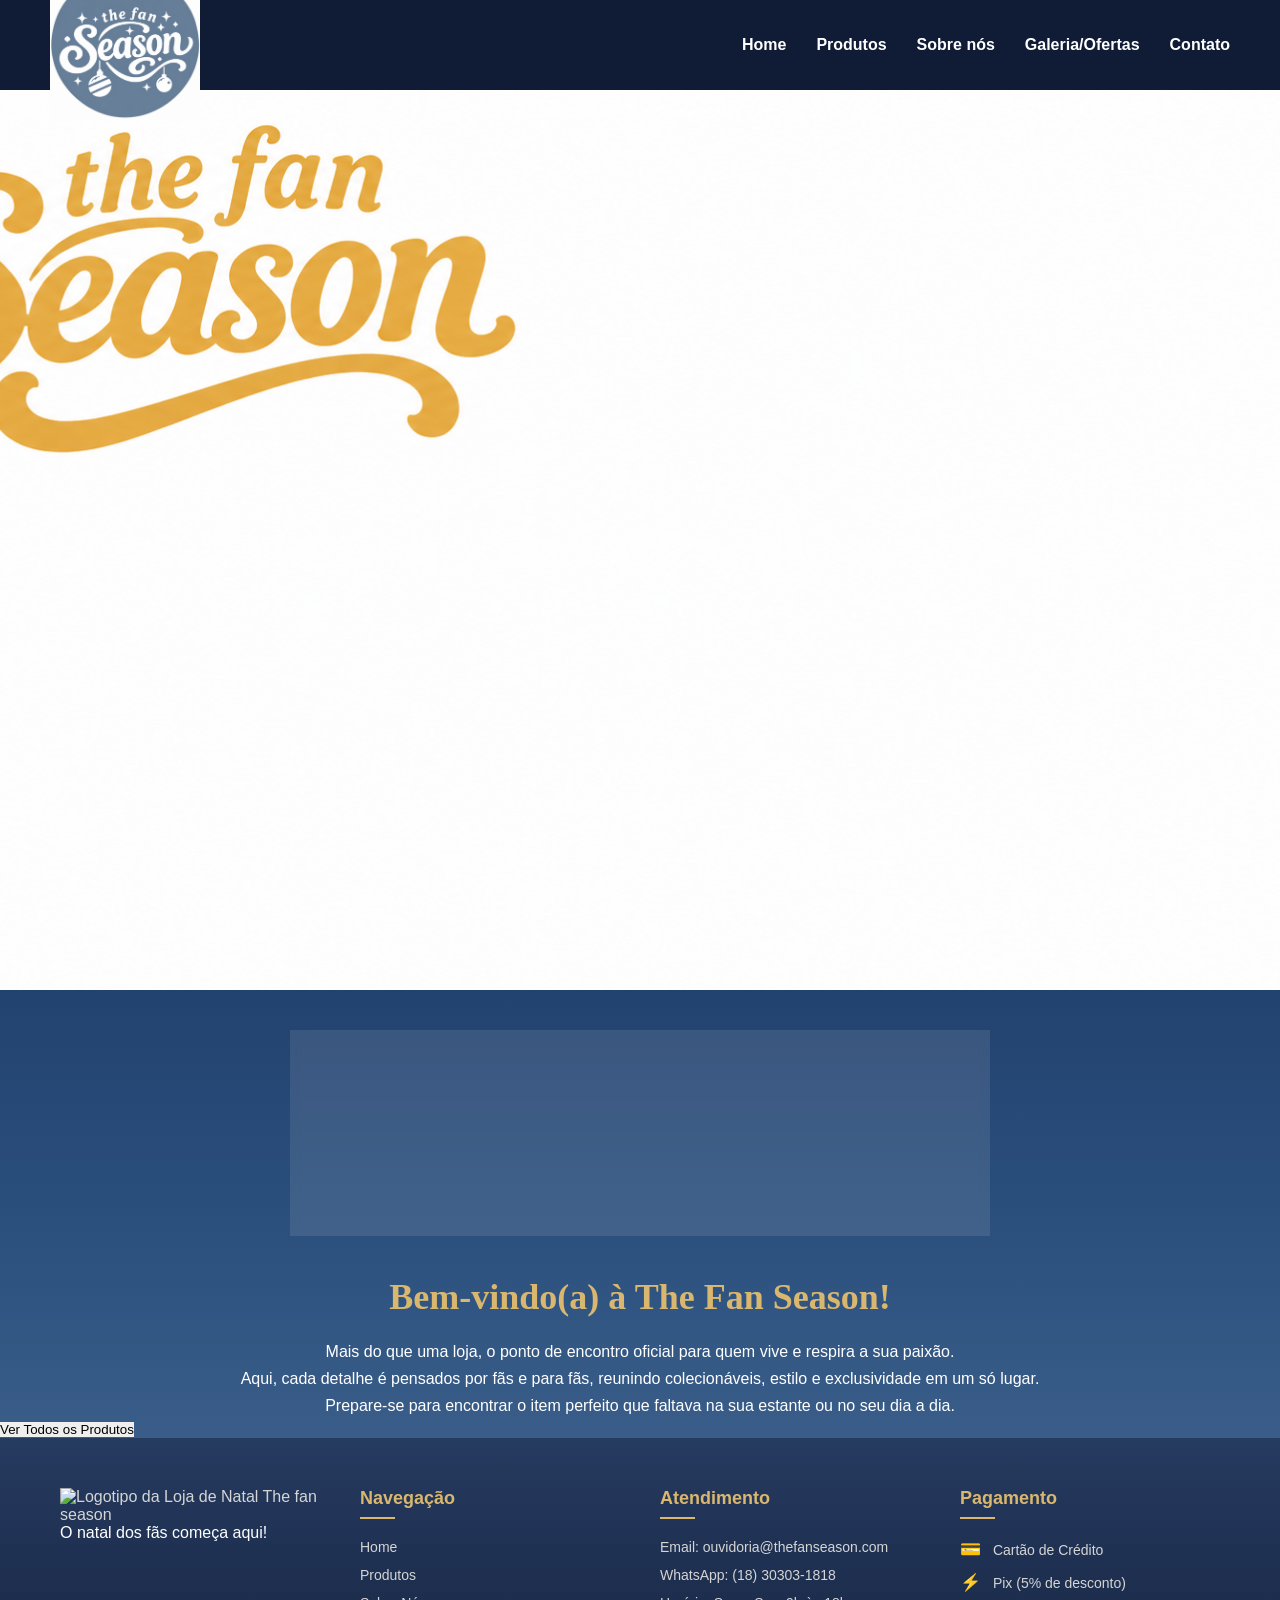
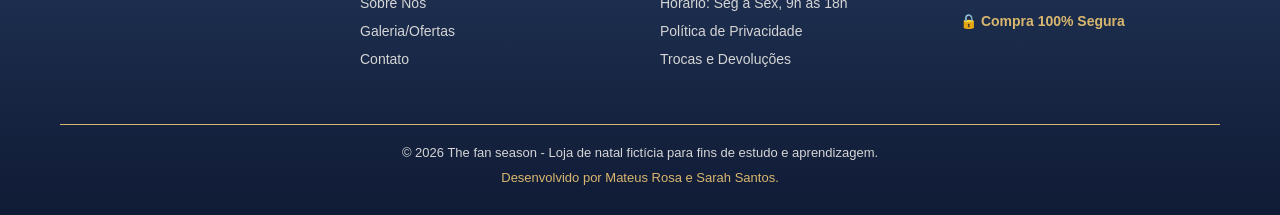
==== loja-natal-The_fan_season/index.html @ 1f8fcabc "Add logo image to header across multiple pages and include new banner image" ====
<!DOCTYPE html>
<html lang="pt-br">
<head>
    <meta charset="UTF-8">
    <meta name="viewport" content="width=device-width, initial-scale=1.0">
    <title>Home - The fan season</title>
    <link rel="icon" href="img/fanicons/arvore_de_natal-favicon.png">
    <link rel="stylesheet" href="css/style.css">
    <link rel="stylesheet" href="css/responsivo.css">
</head>
<body>
    <header>
        <img src="img/logo.png" alt="Logotipo da Loja de Natal The fan season" class="logo-header">
        <button class="menu-hamburguer" id="menu-hamburguer"
            aria-label="Abrir menu" aria-expanded="false">
        <span></span>
        <span></span>
        <span></span>
        </button>

        <nav class="menu" id="menu">
            <a href="index.html">Home</a>
            <a href="produtos.html">Produtos</a>
            <a href="sobre.html">Sobre nós</a>
            <a href="galeria.html">Galeria/Ofertas</a>
            <a href="contato.html">Contato</a>
        </nav>
    </header>
    <main>
        <section class="parallax">
            <img src="img/banner_paralax/cidade.png"  id="cidade" alt="Cidade de Nova York com o empire state">
            <img src="img/banner_paralax/lua.png" id="lua" alt="Lua minguante">
            <img src="img/banner_paralax/papai_noel.png" id="papai_noel" alt="Papai Noel com seu treno de natal voando no céu com renas">
            <img src="img/banner_paralax/titulo.png" id="titulo" alt="Título 'The fan season'">
        </section>

       <div class="container-contador">
            <div class="contador">
                <h2>CONTAGEM REGRESSIVA PARA O NATAL</h2>
                <div class="tempo">
                    <div class="card">
                        <h3 id="dias">00</h3>
                        <p>Dias</p>
                    </div>
                    <div class="card">
                        <h3 id="horas">00</h3>
                        <p>Horas</p>
                    </div>
                    <div class="card">
                        <h3 id="minutos">00</h3>
                        <p>Minutos</p>
                    </div>
                    <div class="card">
                        <h3 id="segundos">00</h3>
                        <p>Segundos</p>
                    </div>
                </div>
            </div>
        </div>

          <article class="boasvindas">
            <div class="messagem-boasvindas">
                <h1>Bem-vindo(a) à The Fan Season!</h1>
                <p>Mais do que uma loja, 
                    o ponto de encontro oficial para quem vive e respira a sua paixão.<br>
                     Aqui, cada detalhe é pensados por fãs e para fãs, reunindo colecionáveis, estilo e exclusividade em um só lugar.<br>
                      Prepare-se para encontrar o item perfeito que faltava na sua estante ou no seu dia a dia.</p>
            </div>
        </article>






        <button class="btn-ver-todos" href="produtos.html">Ver Todos os Produtos</button>


    </main>
    <footer>
        <div class="container-footer">
            <div class="footer-img">
                <a href="index.html">
                    <img src="" alt="Logotipo da Loja de Natal The fan season" class="logo-footer">
                </a>
                <p>O natal dos fãs começa aqui!</p>
            </div>

            <div class="footer-navegacao">
                <h4>Navegação</h4>
                <ul>
                    <li><a href="index.html">Home</a></li>
                    <li><a href="produtos.html">Produtos</a></li>
                    <li><a href="sobre.html">Sobre Nós</a></li>
                    <li><a href="galeria.html">Galeria/Ofertas</a></li>
                    <li><a href="contato.html">Contato</a></li>
                </ul>
            </div>
            <div class="footer-atendimento">
                <h4>Atendimento</h4>
                <ul>
                    <li>Email: ouvidoria@thefanseason.com</li>
                    <li>WhatsApp: (18) 30303-1818</li>
                    <li>Horário: Seg a Sex, 9h às 18h</li>
                    <li><a href="#">Política de Privacidade</a></li>
                    <li><a href="#">Trocas e Devoluções</a></li>
                </ul>
            </div>

            <div class="footer-pagamento">
                <h4>Pagamento</h4>
                <ul class="metodos-pagamento">
                    <li><span>💳</span> Cartão de Crédito</li>
                    <li><span>⚡</span> Pix (5% de desconto)</li>
                </ul>
                <p id="seguranca">🔒 Compra 100% Segura</p>
            </div>
             
        </div>

        <div class="footer-bottom">
            <p>&copy; 2026 The fan season - Loja de natal fictícia para fins de estudo e aprendizagem.</p>
            <p>Desenvolvido por Mateus Rosa e Sarah Santos.</p>
        </div>
    </footer>
    <script src="js/script.js"></script>
</body>
</html>
---- loja-natal-The_fan_season/css/style.css ----
:root {
    --cor-branco: #FFFFFF;
    --cor-cinza-claro: #cccccc;
    --cor-cinza: #D5D5D5;

    --azul-escuro: #101B35;
    --azul-claro: #263B60;
    --dourado: #D9B76E;

    --fundo-transparente: rgba(255, 255, 255, 0.1);
}
/* CONFIGURAÇÃO GERAL */
* {
    margin: 0;
    padding: 0;
    box-sizing: border-box;
    border: none;
}


   body {
    background: linear-gradient(
        to bottom,
        #010832 0%,
        #10234C 25%,
        #294D7B 65%,
        #52769D 100%
    );

    font-family: Arial, sans-serif;
   }


/* =========================
   PARALLAX
========================= */
.parallax {
    position: relative;
    display: flex;
    justify-content: center;
    align-items: center;

    height: 100vh;
    width: 100%;
    overflow: hidden;
}
/* IMAGENS DO PARALLAX */
.parallax img {
    position: absolute;

    top: 0;
    left: 0;

    width: 100%;
    height: 100%;

    object-fit: cover;

    pointer-events: none;
    user-select: none;
}

/* CAMADA 1 */
#cidade {
    z-index: 1;
}

/* CAMADA 2 */
#lua {
    z-index: 2;
}

/* CAMADA 3 */
#papai_noel {
    z-index: 3;
}

/* CAMADA 4 */
#titulo {
    z-index: 4;
} 
/* =========================
   BOAS-VINDAS
========================= */

/* BOAS-VINDAS */
.messagem-boasvindas h1 {
    font-family: Georgia, serif;
    color: var(--dourado);
    font-size: 36px;
    font-weight: bold;
    margin-bottom: 20px;
    text-align: center;
}

.messagem-boasvindas p {
    font-family: Arial, sans-serif;
    color: var(--cor-branco);
    font-size: 16px;
    line-height: 1.7;
    text-align: center;
}
/* =========================
   CONTADOR REGRESSIVO
========================= */

.container-contador {
    position: relative;

    display: flex;
    justify-content: center;
    align-items: center;
    flex-direction: column;

    border-radius: 15px;
    border: 2px solid var(--cor-branco);

    background-color: rgba(255, 255, 255, 0.1);
    backdrop-filter: blur(5px);

    padding: 20px;
    width: 90%;
    max-width: 700px;

    margin: 40px auto;
}

.container-contador .contador h2 {
    font-size: 32px;
    color: var(--dourado);
    text-align: center;
    font-weight: 900;
    margin-bottom: 15px;
}

.container-contador .contador .tempo {
    display: flex;
    justify-content: center;
    align-items: center;
    gap: 15px;
    flex-wrap: wrap;
}

.container-contador .contador .tempo .card {
    padding: 10px;
    background-color: var(--azul-escuro);
    border-radius: 10px;
    text-align: center;
    box-shadow: 0 4px 10px rgba(0, 0, 0, 0.3);
}

.container-contador .contador .tempo .card h3 {
    font-size: 45px;
    color: var(--dourado);
    padding: 5px;
    min-width: 80px;
    font-weight: bold;
}

.container-contador .contador .tempo .card p {
    font-size: 16px;
    padding: 5px;
    color: var(--cor-branco);
    text-transform: uppercase;
    letter-spacing: 1px;
}

/* =========================
   NEVE
========================= */

/* Estilo dos flocos de neve */
.floco-neve {
    position: fixed;
    top: -10px;
    background-color: var(--cor-branco);
    border-radius: 50%;
    pointer-events: none; 
    z-index: 9999; /* Fica acima de tudo, mas sem bloquear nada */
    animation-name: cairNeve;
    animation-timing-function: linear;
    animation-iteration-count: infinite;
}

/* Animação de queda de cima para baixo */
@keyframes cairNeve {
    0% {
        transform: translateY(0px) translateX(0px);
    }
    50% {
        transform: translateY(50vh) translateX(15px); 
    }
    100% {
        transform: translateY(105vh) translateX(-15px);
    }
}

/* =========================
   PRODUTOS
========================= */

.container-produtos {
    max-width: 1200px;
    margin: 0 auto;
    padding: 20px;
}

/* Barra de busca */
.filtros-container {
    display: flex;
    gap: 15px;
    margin-bottom: 15px;
    flex-wrap: wrap;
}

.filtros-container input,
.filtros-container select {
    padding: 10px 15px;
    font-size: 1rem;
    border: 1px solid var(--azul-claro);
    border-radius: 8px;
    outline: none;
    flex: 1;
    min-width: 200px;
}

.contador-produtos {
    font-size: 0.9rem;
    color: var(--cor-cinza);
    margin-bottom: 20px;
}

/* =========================
   MODAL DE CONTATO
========================= */

/* BOTÃO ABRIR */
.btn-contato {
    background-color: var(--azul-claro);
    color: var(--dourado);
    padding: 12px 24px;
    font-size: 16px;
    font-weight: bold;
    border-radius: 25px;
    cursor: pointer;
    transition: 0.3s;
}

.btn-contato:hover {
    background-color: var(--dourado);
    color: var(--azul-escuro);
}

/* FUNDO DO MODAL */
.modal-container {
    position: fixed;
    top: 0;
    left: 0;
    width: 100%;
    height: 100%;

    background-color: rgba(0, 0, 0, 0.7);

    display: flex;
    justify-content: center;
    align-items: center;

    z-index: 1000;
    opacity: 0;
    pointer-events: none;
    transition: opacity 0.3s ease;
}

.modal-container.ativo {
    opacity: 1;
    pointer-events: all;
}

/* CONTEÚDO */
.modal-conteudo {
    background-color: var(--azul-escuro);
    border: 1px solid var(--azul-claro);
    padding: 30px;
    border-radius: 12px;

    width: 90%;
    max-width: 450px;

    position: relative;

    box-shadow: 0 5px 20px rgba(0, 0, 0, 0.5);
}

/* TÍTULO */
.modal-conteudo h2 {
    color: var(--dourado);
    margin-bottom: 10px;
}

/* DESCRIÇÃO */
.modal-conteudo p {
    color: var(--cor-cinza);
    font-size: 14px;
    line-height: 1.5;
}

/* BOTÃO FECHAR */
.btn-fechar {
    position: absolute;
    top: 10px;
    right: 15px;

    font-size: 28px;
    font-weight: bold;

    color: var(--dourado);
    cursor: pointer;
    transition: 0.3s;
}

.btn-fechar:hover {
    color: var(--cor-branco);
}

/* CAMPOS DO FORMULÁRIO */
.form-modal .campo {
    display: flex;
    flex-direction: column;
    margin-top: 15px;
}

/* LABELS */
.form-modal label {
    color: var(--dourado);
    font-weight: bold;
    font-size: 14px;
    margin-bottom: 7px;
}

/* INPUTS, SELECT E TEXTAREA */
.form-modal input,
.form-modal select,
.form-modal textarea {
    width: 100%;
    padding: 12px;

    background-color: var(--azul-escuro);
    color: var(--cor-branco);

    border: 1px solid var(--azul-claro);
    border-radius: 6px;

    font-family: inherit;
    font-size: 14px;

    outline: none;
    transition: 0.3s;
}

/* FOCO NOS CAMPOS */
.form-modal input:focus,
.form-modal select:focus,
.form-modal textarea:focus {
    border-color: var(--dourado);
    box-shadow: 0 0 6px rgba(217, 183, 110, 0.2);
}

/* PLACEHOLDERS */
.form-modal input::placeholder,
.form-modal textarea::placeholder {
    color: #8995AA;
}

/* OPÇÕES DO SELECT */
.form-modal select option {
    background-color: var(--azul-escuro);
    color: var(--cor-branco);
}

/* OUTRO ASSUNTO */
#campoOutroAssunto {
    display: none;
    margin-top: 5px;
    animation: aparecer 0.3s ease;
}

/* BOTÃO ENVIAR */
.btn-enviar {
    margin-top: 20px;
    width: 100%;
    padding: 12px;

    background-color: var(--azul-claro);
    color: var(--dourado);

    border-radius: 6px;
    font-weight: bold;
    cursor: pointer;
    transition: 0.3s;
}

.btn-enviar:hover {
    background-color: var(--dourado);
    color: var(--azul-escuro);
}

/* ANIMAÇÃO */
@keyframes aparecer {
    from {
        opacity: 0;
        transform: translateY(-5px);
    }

    to {
        opacity: 1;
        transform: translateY(0);
    }
}


.btn-enviar {
    margin-top: 20px;
    width: 100%;
    padding: 12px;
    background-color:var(--azul-claro);
    color: var(--dourado);
    border: none;
    border-radius: 6px;
    font-weight: bold;
    cursor: pointer;
}



/* CABEÇALHO */
header {
    width: 100%;
    height: 90px;

    display: flex;
    justify-content: space-between;
    align-items: center;

    padding: 0 50px;

    background-color: var(--azul-escuro);

    position: relative;
    z-index: 10;
}

/* LOGOTIPO */
.logo-header {
    width: 150px;
    height: auto;
}

/* MENU DESKTOP */
.menu {
    display: flex;
    align-items: center;
    gap: 30px;
}

/* LINKS DO MENU */
.menu a {
    color: var(--cor-branco);
    text-decoration: none;

    font-size: 16px;
    font-weight: bold;

    position: relative;
    transition: 0.3s;
}

/* EFEITO AO PASSAR O MOUSE */
.menu a:hover {
    color: var(--dourado);
}

/* LINHA DOURADA ANIMADA */
.menu a::after {
    content: "";

    position: absolute;
    left: 0;
    bottom: -7px;

    width: 0;
    height: 2px;

    background-color: var(--dourado);

    transition: 0.3s;
}

.menu a:hover::after {
    width: 100%;
}

/* BOTÃO HAMBÚRGUER */
.menu-hamburguer {
    display: none;
}
/* =========================
   RODAPÉ - FOOTER
========================= */

footer {
    width: 100%;
    background: linear-gradient(
        to bottom,
        var(--azul-claro),
        var(--azul-escuro)
    );

    color: var(--cor-branco);
    padding: 50px 60px 20px;
}

/* CONTAINER PRINCIPAL */
.container-footer {
    display: flex;
    justify-content: space-between;
    align-items: flex-start;

    gap: 40px;
    max-width: 1300px;
    margin: auto;
}

/* LOGOTIPO */
.footer-img {
    flex: 1;
}

.logo-footer {
    width: 160px;
    height: auto;
}

/* COLUNAS */
.footer-navegacao,
.footer-atendimento,
.footer-pagamento {
    flex: 1;
}

/* TÍTULOS */
.container-footer h4 {
    color: var(--dourado);
    font-size: 18px;
    margin-bottom: 20px;

    position: relative;
}

/* DETALHE ABAIXO DOS TÍTULOS */
.container-footer h4::after {
    content: "";

    display: block;
    width: 35px;
    height: 2px;

    background-color: var(--dourado);

    margin-top: 8px;
}

/* LISTAS */
.container-footer ul {
    list-style: none;
    padding: 0;
}

/* ITENS */
.container-footer li {
    margin-bottom: 12px;
    font-size: 14px;
    color: var(--cor-cinza);
}

/* LINKS */
.container-footer a {
    color: var(--cor-cinza);
    text-decoration: none;

    transition: 0.3s;
}

/* EFEITO DOS LINKS */
.container-footer a:hover {
    color: var(--dourado);
}

/* MÉTODOS DE PAGAMENTO */
.metodos-pagamento span {
    margin-right: 8px;
    font-size: 17px;
}

/* SEGURANÇA */
#seguranca {
    margin-top: 20px;
    color: var(--dourado);
    font-size: 14px;
    font-weight: bold;
}

/* PARTE INFERIOR DO FOOTER */
.footer-bottom {
    border-top: 1px solid var(--dourado);

    margin-top: 45px;
    padding-top: 20px;

    text-align: center;
}

.footer-bottom p {
    font-size: 13px;
    color: var(--cor-cinza);
    margin-bottom: 10px;
}

.footer-bottom p:last-child {
    color: var(--dourado);
}
---- loja-natal-The_fan_season/css/responsivo.css ----
/* RESPONSIVIDADE DO MENU */
@media screen and (max-width: 768px) {

    /* CABEÇALHO */
    header {
        height: 80px;
        padding: 0 20px;
    }

    /* LOGOTIPO */
    .logo-header {
        width: 120px;
    }

    /* BOTÃO HAMBÚRGUER */
    .menu-hamburguer {
        display: flex;
        flex-direction: column;
        justify-content: center;
        align-items: center;
        gap: 6px;

        width: 40px;
        height: 40px;

        background: transparent;
        border: none;

        cursor: pointer;
    }

    /* RISQUINHOS */
    .menu-hamburguer span {
        width: 28px;
        height: 3px;

        background-color: #D9B76E;
        border-radius: 5px;

        transition: 0.3s;
    }

    /* MENU FECHADO */
    .menu {
        position: absolute;
        top: 80px;
        right: 0;

        width: 100%;

        display: flex;
        flex-direction: column;
        align-items: center;
        gap: 0;

        padding: 0;

        background-color: #101B35;

        opacity: 0;
        visibility: hidden;

        transform: translateY(-10px);
        transition: 0.3s;
    }

    /* MENU ABERTO */
    .menu.ativo {
        opacity: 1;
        visibility: visible;

        transform: translateY(0);
    }

    /* LINKS */
    .menu a {
        width: 100%;
        padding: 16px;

        text-align: center;

        border-top: 1px solid #263B60;
    }

    /* EFEITO DOS LINKS */
    .menu a:hover {
        background-color: #263B60;
        color: #D9B76E;
    }

    .menu a::after {
        display: none;
    }
}
/* =========================
   FOOTER RESPONSIVO
========================= */

@media screen and (max-width: 768px) {

    footer {
        padding: 35px 25px 20px;
    }

    .container-footer {
        flex-direction: column;
        align-items: center;

        text-align: center;
        gap: 35px;
    }

    .footer-img,
    .footer-navegacao,
    .footer-atendimento,
    .footer-pagamento {
        width: 100%;
    }

    .logo-footer {
        width: 140px;
    }

    .container-footer h4 {
        font-size: 17px;
    }

    .container-footer h4::after {
        margin: 8px auto 0;
    }

    .container-footer li {
        font-size: 14px;
    }

    .footer-bottom {
        margin-top: 30px;
        padding-top: 20px;
    }

    .footer-bottom p {
        font-size: 11px;
        line-height: 1.6;
    }
}
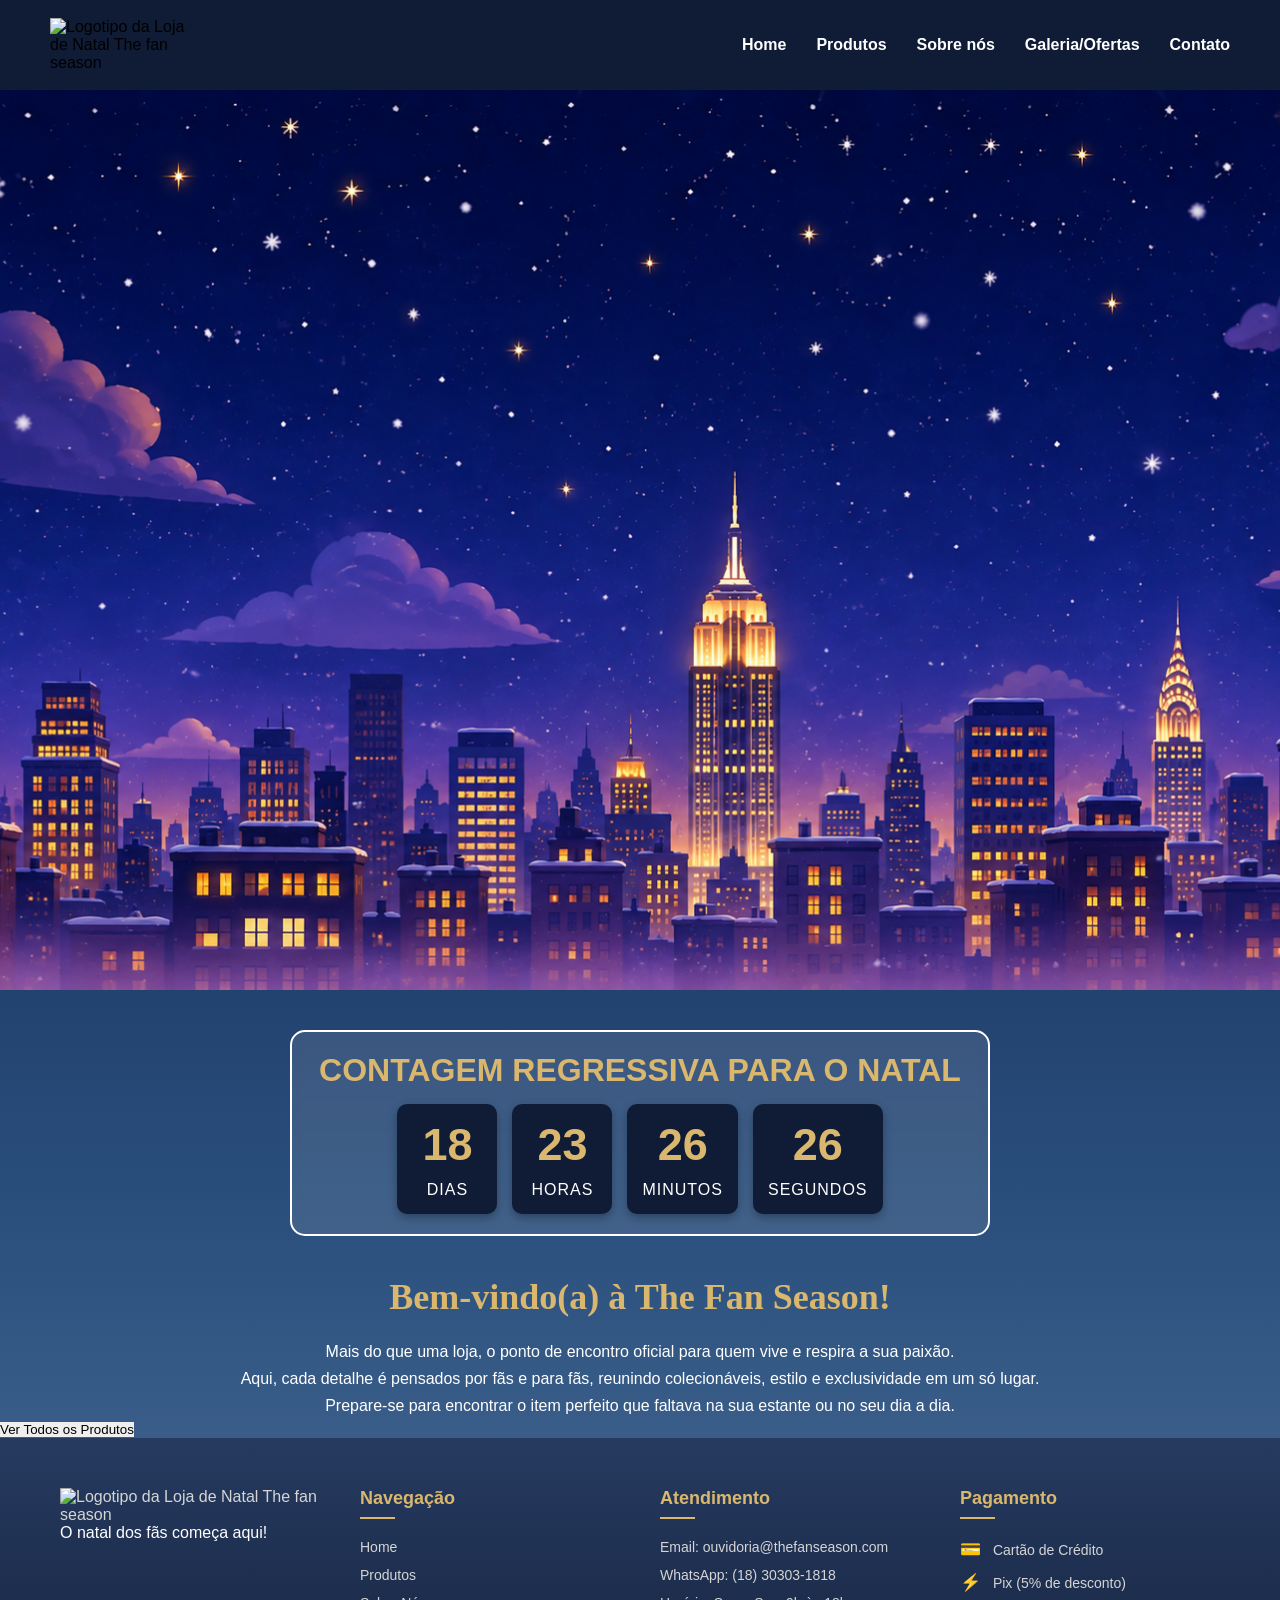
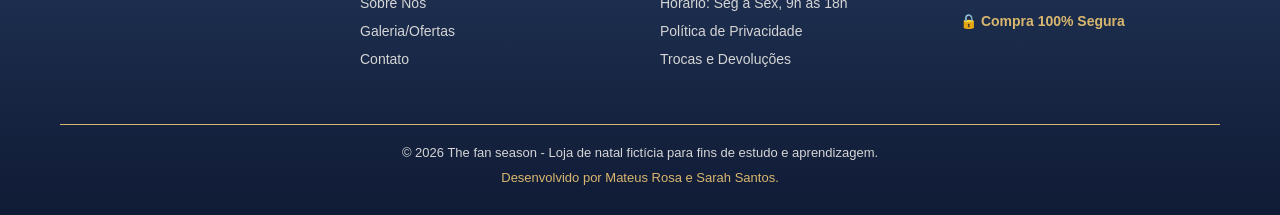
==== commit 9d677f47: "Fix indentation for container-contador div in index.html" ====
--- a/loja-natal-The_fan_season/index.html
+++ b/loja-natal-The_fan_season/index.html
@@ -10,7 +10,7 @@
 </head>
 <body>
     <header>
-        <img src="img/logo.png" alt="Logotipo da Loja de Natal The fan season" class="logo-header">
+        <img src="" alt="Logotipo da Loja de Natal The fan season" class="logo-header">
         <button class="menu-hamburguer" id="menu-hamburguer"
             aria-label="Abrir menu" aria-expanded="false">
         <span></span>
@@ -28,13 +28,13 @@
     </header>
     <main>
         <section class="parallax">
-            <img src="img/banner_paralax/cidade.png"  id="cidade" alt="Cidade de Nova York com o empire state">
-            <img src="img/banner_paralax/lua.png" id="lua" alt="Lua minguante">
-            <img src="img/banner_paralax/papai_noel.png" id="papai_noel" alt="Papai Noel com seu treno de natal voando no céu com renas">
+            <img src="img/banner_paralax/estrelas.png" id="estrelas" alt="Brilho de estrelas ">
+            <img src="img/banner_paralax/cidade.png"  id="cidade" alt="Silhueta de uma cidade com o empire state ao fundo representadon Nova York">
+            <img src="img/banner_paralax/arvore.png" id="arvore" alt="Árvores de natal com luzes e enfeites com tema de música, representando a loja de natal 'The fan season'">
             <img src="img/banner_paralax/titulo.png" id="titulo" alt="Título 'The fan season'">
         </section>
 
-       <div class="container-contador">
+        <div class="container-contador">
             <div class="contador">
                 <h2>CONTAGEM REGRESSIVA PARA O NATAL</h2>
                 <div class="tempo">
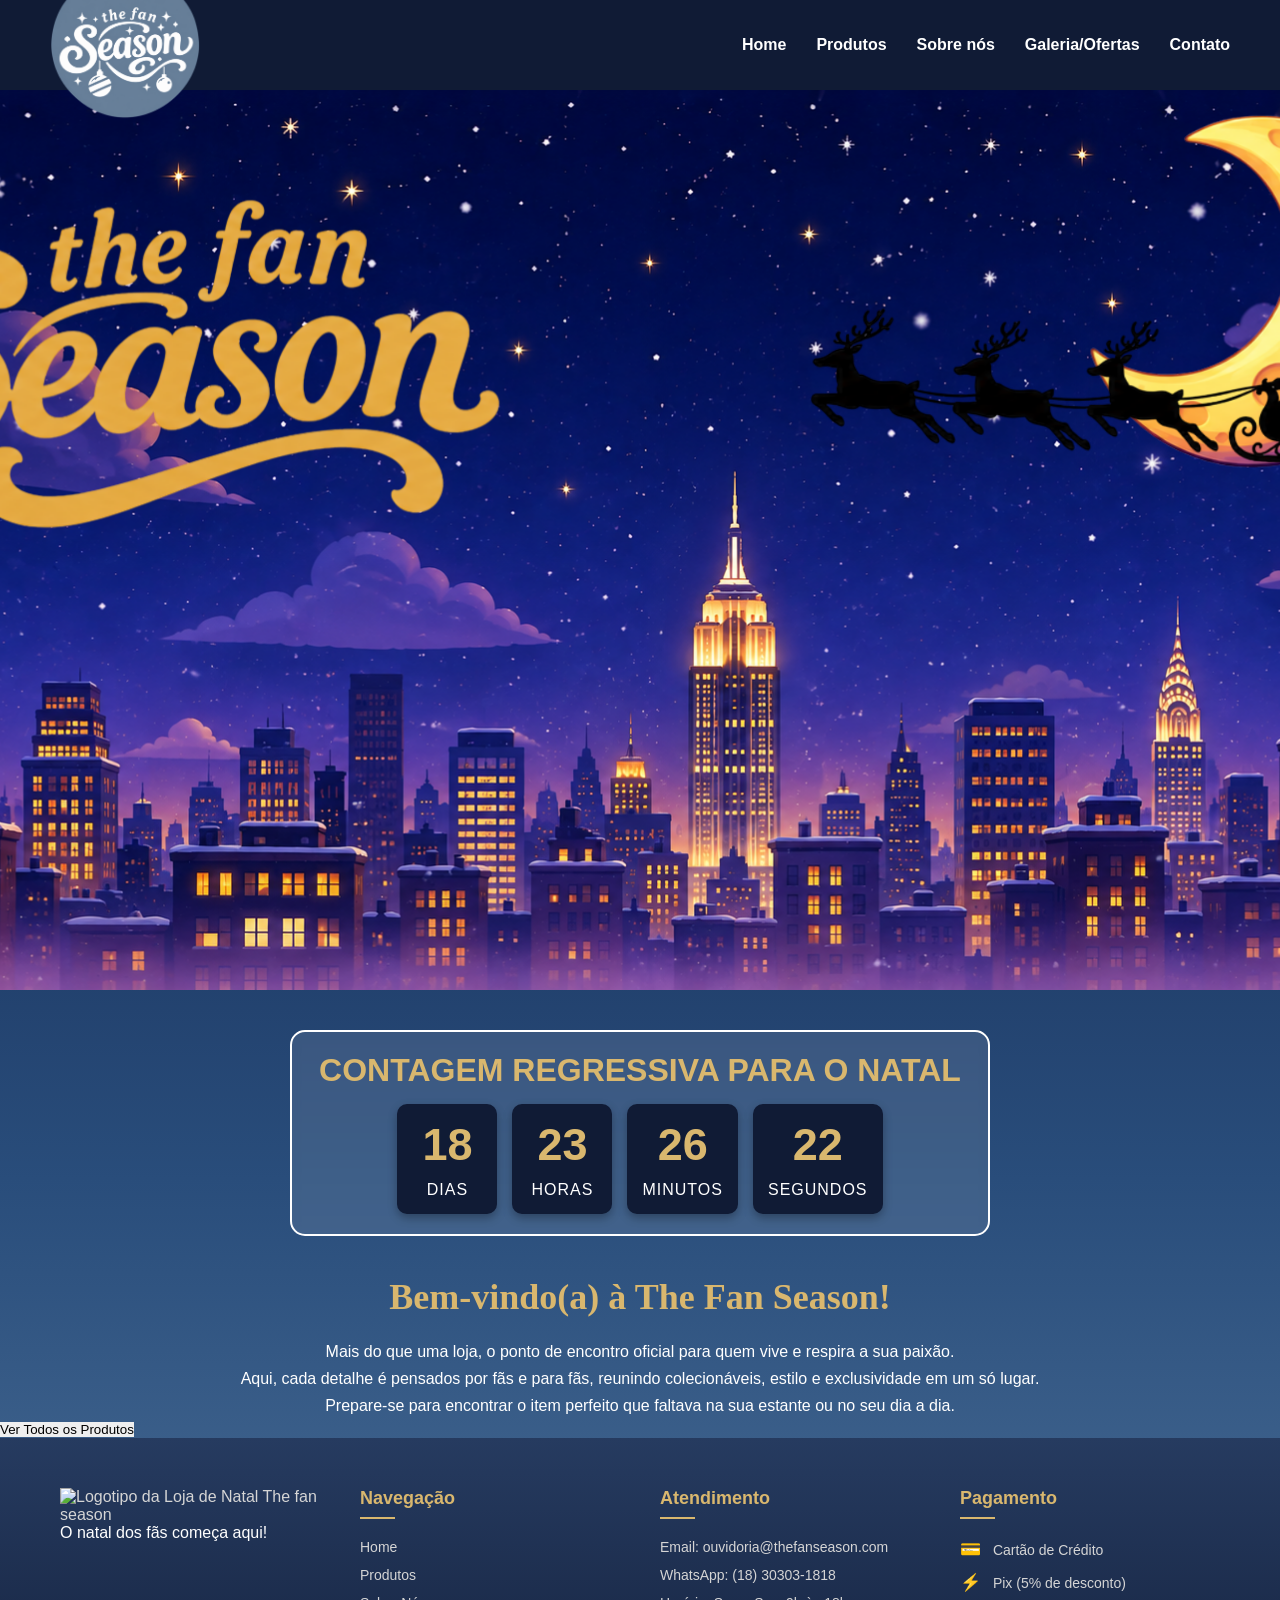
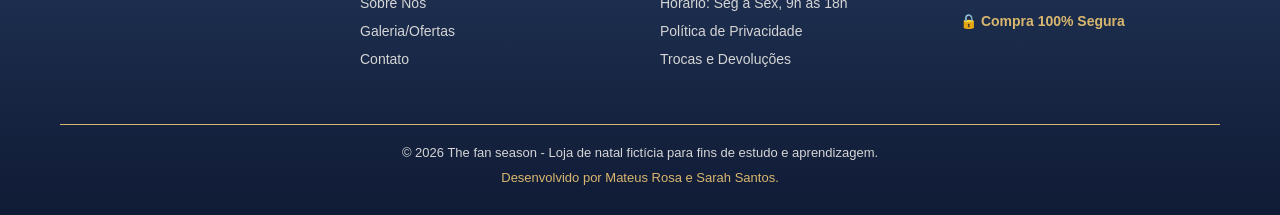
==== commit 56962df5: "Merge branch 'main' of https://github.com/rosa-mateus3007/web-projects" ====
--- a/loja-natal-The_fan_season/index.html
+++ b/loja-natal-The_fan_season/index.html
@@ -10,7 +10,7 @@
 </head>
 <body>
     <header>
-        <img src="" alt="Logotipo da Loja de Natal The fan season" class="logo-header">
+        <img src="img/logo.png" alt="Logotipo da Loja de Natal The fan season" class="logo-header">
         <button class="menu-hamburguer" id="menu-hamburguer"
             aria-label="Abrir menu" aria-expanded="false">
         <span></span>
@@ -28,9 +28,9 @@
     </header>
     <main>
         <section class="parallax">
-            <img src="img/banner_paralax/estrelas.png" id="estrelas" alt="Brilho de estrelas ">
-            <img src="img/banner_paralax/cidade.png"  id="cidade" alt="Silhueta de uma cidade com o empire state ao fundo representadon Nova York">
-            <img src="img/banner_paralax/arvore.png" id="arvore" alt="Árvores de natal com luzes e enfeites com tema de música, representando a loja de natal 'The fan season'">
+            <img src="img/banner_paralax/cidade.png"  id="cidade" alt="Cidade de Nova York com o empire state">
+            <img src="img/banner_paralax/lua.png" id="lua" alt="Lua minguante">
+            <img src="img/banner_paralax/papai_noel.png" id="papai_noel" alt="Papai Noel com seu treno de natal voando no céu com renas">
             <img src="img/banner_paralax/titulo.png" id="titulo" alt="Título 'The fan season'">
         </section>
 
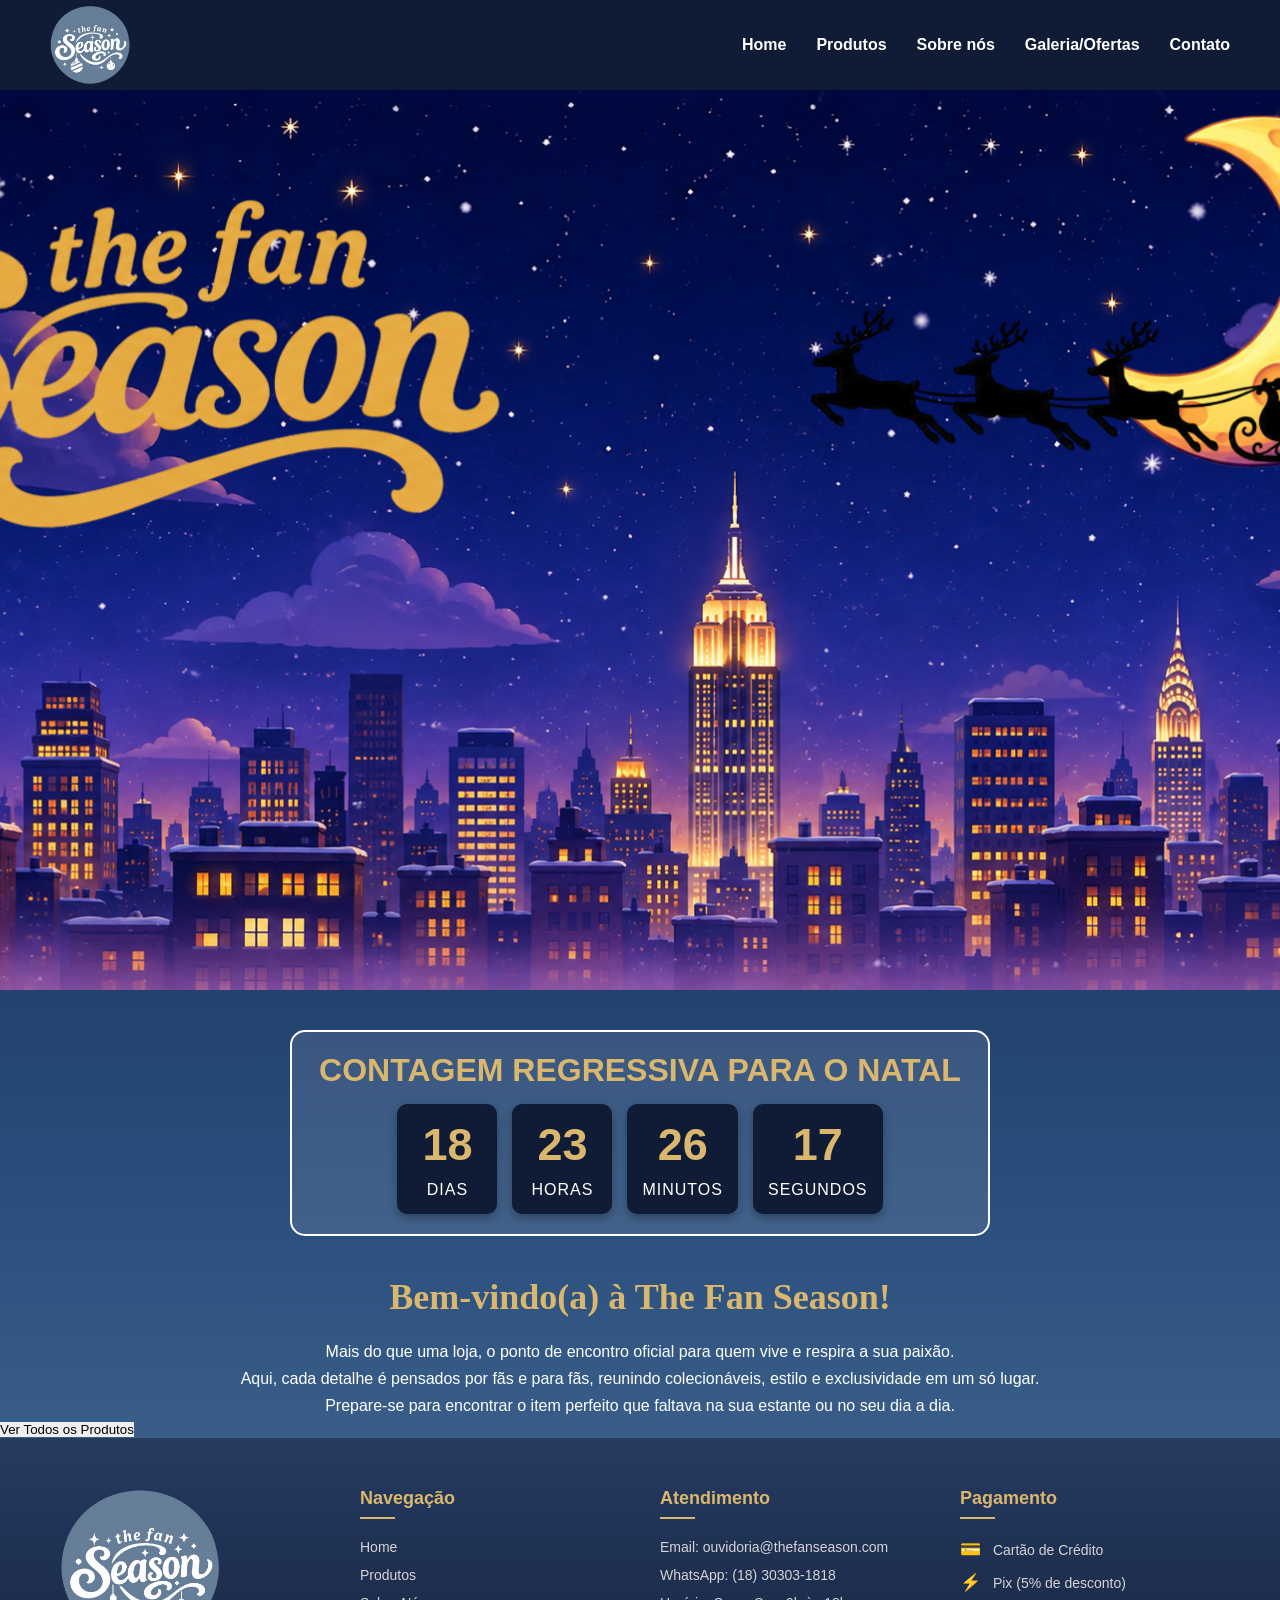
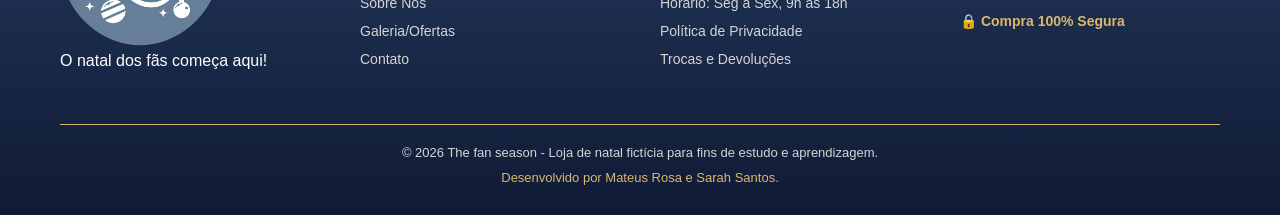
==== commit a10ffcdc: "Update logo image source in footer across multiple pages" ====
--- a/loja-natal-The_fan_season/index.html
+++ b/loja-natal-The_fan_season/index.html
@@ -81,7 +81,7 @@
         <div class="container-footer">
             <div class="footer-img">
                 <a href="index.html">
-                    <img src="" alt="Logotipo da Loja de Natal The fan season" class="logo-footer">
+                    <img src="img/logo.png" alt="Logotipo da Loja de Natal The fan season" class="logo-footer">
                 </a>
                 <p>O natal dos fãs começa aqui!</p>
             </div>
--- a/loja-natal-The_fan_season/css/style.css
+++ b/loja-natal-The_fan_season/css/style.css
@@ -30,6 +30,12 @@
     font-family: Arial, sans-serif;
    }
 
+.logo-header {
+    width: 50px;
+    height: auto;
+    max-width: 120px;
+    object-fit: contain;
+}
 
 /* =========================
    PARALLAX
@@ -451,7 +457,7 @@
 
 /* LOGOTIPO */
 .logo-header {
-    width: 150px;
+    width: 80px;
     height: auto;
 }
 
@@ -627,4 +633,91 @@
 
 .footer-bottom p:last-child {
     color: var(--dourado);
+}
+
+/* TÍTULO PRINCIPAL */
+#titulo-sobre-nos {
+    font-family: Georgia, serif;
+    color: #D9B76E;
+    text-align: center;
+}
+
+/* TÍTULO DA HISTÓRIA */
+.historia-section h3 {
+    font-family: Georgia, serif;
+    color: #D9B76E;
+}
+
+/* TÍTULO DA APRESENTAÇÃO DA EQUIPE */
+.apresentacao-da-equipe h2 {
+    font-family: Georgia, serif;
+    color: #D9B76E;
+}
+
+/* NOMES DOS INTEGRANTES */
+.membro-info h3 {
+    font-family: Georgia, serif;
+    color: #D9B76E;
+}
+
+/* TEXTOS E PARÁGRAFOS */
+.historia-sobre-nos p,
+.apresentacao-da-equipe p {
+    font-family: Arial, sans-serif;
+    color: #FFFFFF;
+}
+/* FOTOS DOS INTEGRANTES */
+.membro-avatar {
+    width: 200px;
+    height: 200px;
+    flex-shrink: 0;
+    overflow: hidden;
+    border-radius: 50%;
+    border: 3px solid #D9B76E;
+}
+
+.membro-avatar img {
+    width: 100%;
+    height: 100%;
+    object-fit: cover;
+    object-position: center;
+    display: block;
+}
+/* TÍTULO DA EQUIPE */
+.apresentacao-da-equipe h2 {
+    font-family: Georgia, serif;
+    color: #D9B76E;
+    text-align: center;
+}
+
+/* CONTAINER DOS INTEGRANTES */
+.membro-equipe {
+    display: flex;
+    align-items: center;
+    gap: 30px;
+    padding: 30px;
+    margin: 30px auto;
+    max-width: 1000px;
+}
+
+/* NOMES */
+.membro-info h3 {
+    font-family: Georgia, serif;
+    color: #D9B76E;
+    font-size: 24px;
+    margin-bottom: 15px;
+}
+
+/* TEXTOS */
+.membro-info p {
+    font-family: Arial, sans-serif;
+    color: #FFFFFF;
+    font-size: 16px;
+    line-height: 1.7;
+    margin-bottom: 10px;
+}
+
+/* DESTAQUE DE FUNÇÃO E SOBRE */
+.membro-info strong {
+    color: #D9B76E;
 }
--- a/loja-natal-The_fan_season/css/responsivo.css
+++ b/loja-natal-The_fan_season/css/responsivo.css
@@ -92,6 +92,24 @@
         display: none;
     }
 }
+@media (max-width: 768px) {
+
+    .membro-equipe {
+        flex-direction: column;
+        text-align: center;
+        gap: 20px;
+    }
+
+    .member-right {
+        flex-direction: column-reverse;
+    }
+
+    .membro-avatar {
+        width: 160px;
+        height: 160px;
+    }
+
+}
 /* =========================
    FOOTER RESPONSIVO
 ========================= */
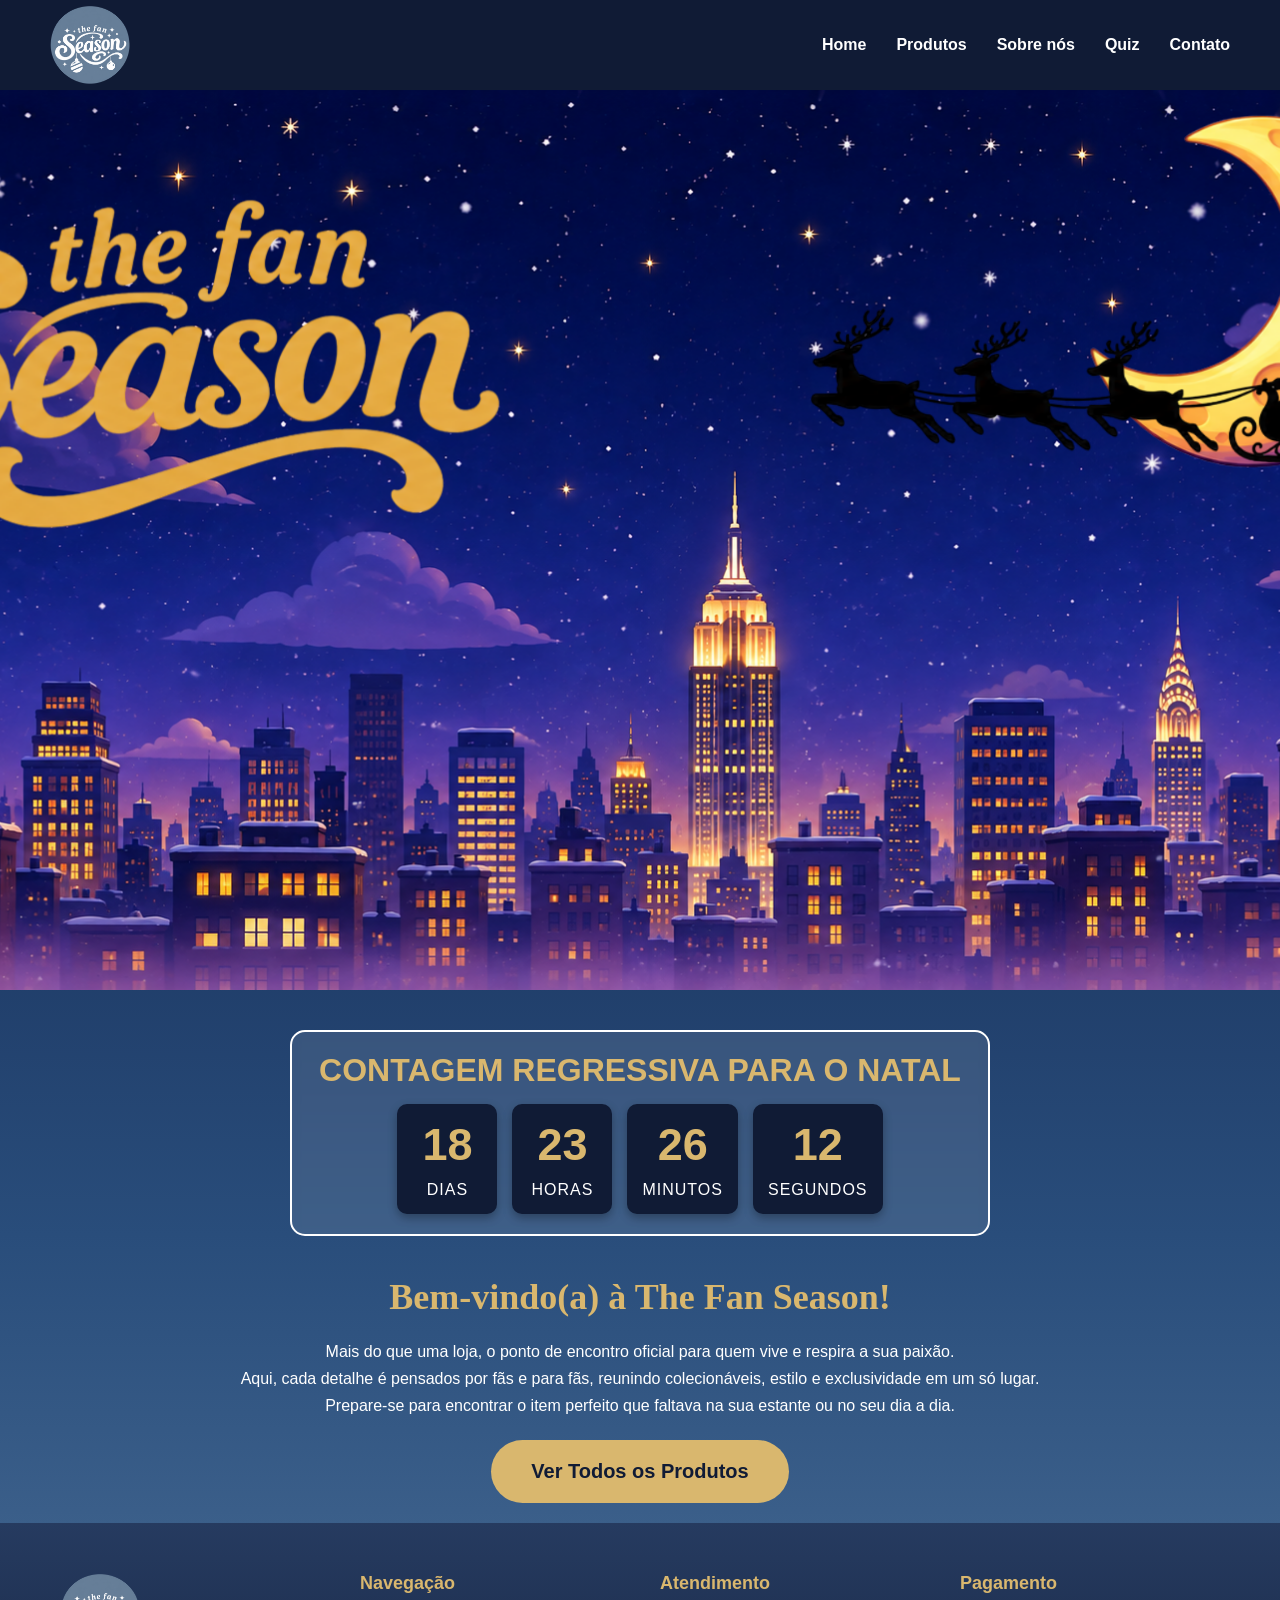
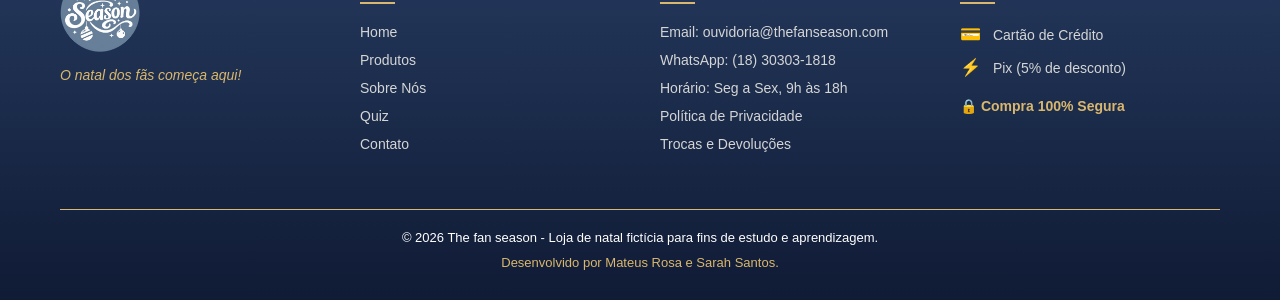
==== commit 7bb2aadc: "Refactor navigation links to replace 'Galeria/Ofertas' with 'Quiz' and add new quiz page; update but" ====
--- a/loja-natal-The_fan_season/index.html
+++ b/loja-natal-The_fan_season/index.html
@@ -22,7 +22,7 @@
             <a href="index.html">Home</a>
             <a href="produtos.html">Produtos</a>
             <a href="sobre.html">Sobre nós</a>
-            <a href="galeria.html">Galeria/Ofertas</a>
+            <a href="quiz.html">Quiz</a>
             <a href="contato.html">Contato</a>
         </nav>
     </header>
@@ -68,13 +68,11 @@
             </div>
         </article>
 
-
-
-
-
-
-        <button class="btn-ver-todos" href="produtos.html">Ver Todos os Produtos</button>
-
+        <div class="btn-ver-todos-container">
+            <form action="produtos.html">
+                <button type="submit" class="btn-ver-todos">Ver Todos os Produtos</button>
+            </form>
+        </div>
 
     </main>
     <footer>
@@ -92,7 +90,7 @@
                     <li><a href="index.html">Home</a></li>
                     <li><a href="produtos.html">Produtos</a></li>
                     <li><a href="sobre.html">Sobre Nós</a></li>
-                    <li><a href="galeria.html">Galeria/Ofertas</a></li>
+                    <li><a href="quiz.html">Quiz</a></li>
                     <li><a href="contato.html">Contato</a></li>
                 </ul>
             </div>
--- a/loja-natal-The_fan_season/css/style.css
+++ b/loja-natal-The_fan_season/css/style.css
@@ -2,6 +2,7 @@
     --cor-branco: #FFFFFF;
     --cor-cinza-claro: #cccccc;
     --cor-cinza: #D5D5D5;
+    --cor-preto: #000000;
 
     --azul-escuro: #101B35;
     --azul-claro: #263B60;
@@ -106,6 +107,30 @@
     line-height: 1.7;
     text-align: center;
 }
+
+.btn-ver-todos-container {
+    display: flex;
+    justify-content: center;
+    margin: 20px;
+    text-align: center;
+}
+
+.btn-ver-todos {
+    background-color: var(--dourado);
+    color: var(--azul-escuro);
+    padding: 20px 40px;
+    font-size: 20px;
+    font-weight: bold;
+    border-radius: 45px;
+    cursor: pointer;
+    transition: 0.3s;
+}
+
+.btn-ver-todos:hover {
+    background-color: var(--azul-escuro);
+    color: var(--dourado);
+}
+
 /* =========================
    CONTADOR REGRESSIVO
 ========================= */
@@ -240,9 +265,16 @@
    MODAL DE CONTATO
 ========================= */
 
+.btn-contato-container {
+    display: flex;
+    justify-content: center;
+    margin: 20px;
+    text-align: center;
+}
+
 /* BOTÃO ABRIR */
 .btn-contato {
-    background-color: var(--azul-claro);
+    background-color: var(--azul-escuro);
     color: var(--dourado);
     padding: 12px 24px;
     font-size: 16px;
@@ -436,8 +468,6 @@
     cursor: pointer;
 }
 
-
-
 /* CABEÇALHO */
 header {
     width: 100%;
@@ -541,8 +571,15 @@
     flex: 1;
 }
 
+.footer-img p {
+    color: var(--dourado);
+    font-size: 14px;
+    margin-top: 10px;
+    font-style: italic;
+}
+
 .logo-footer {
-    width: 160px;
+    width: 80px;
     height: auto;
 }
 
@@ -627,7 +664,7 @@
 
 .footer-bottom p {
     font-size: 13px;
-    color: var(--cor-cinza);
+    color: var(--cor-branco);
     margin-bottom: 10px;
 }
 
@@ -638,33 +675,33 @@
 /* TÍTULO PRINCIPAL */
 #titulo-sobre-nos {
     font-family: Georgia, serif;
-    color: #D9B76E;
+    color:var(--dourado);
     text-align: center;
 }
 
 /* TÍTULO DA HISTÓRIA */
 .historia-section h3 {
     font-family: Georgia, serif;
-    color: #D9B76E;
+    color: var(--dourado)
 }
 
 /* TÍTULO DA APRESENTAÇÃO DA EQUIPE */
 .apresentacao-da-equipe h2 {
     font-family: Georgia, serif;
-    color: #D9B76E;
+    color: var(--dourado)
 }
 
 /* NOMES DOS INTEGRANTES */
 .membro-info h3 {
     font-family: Georgia, serif;
-    color: #D9B76E;
+    color: var(--dourado)
 }
 
 /* TEXTOS E PARÁGRAFOS */
 .historia-sobre-nos p,
 .apresentacao-da-equipe p {
     font-family: Arial, sans-serif;
-    color: #FFFFFF;
+    color: var(--cor-branco)
 }
 /* FOTOS DOS INTEGRANTES */
 .membro-avatar {
@@ -673,7 +710,7 @@
     flex-shrink: 0;
     overflow: hidden;
     border-radius: 50%;
-    border: 3px solid #D9B76E;
+    border: 3px solid var(--dourado);
 }
 
 .membro-avatar img {
@@ -686,7 +723,7 @@
 /* TÍTULO DA EQUIPE */
 .apresentacao-da-equipe h2 {
     font-family: Georgia, serif;
-    color: #D9B76E;
+    color: var(--dourado);
     text-align: center;
 }
 
@@ -703,7 +740,7 @@
 /* NOMES */
 .membro-info h3 {
     font-family: Georgia, serif;
-    color: #D9B76E;
+    color: var(--dourado);
     font-size: 24px;
     margin-bottom: 15px;
 }
@@ -711,7 +748,7 @@
 /* TEXTOS */
 .membro-info p {
     font-family: Arial, sans-serif;
-    color: #FFFFFF;
+    color: var(--cor-branco);
     font-size: 16px;
     line-height: 1.7;
     margin-bottom: 10px;
@@ -719,5 +756,79 @@
 
 /* DESTAQUE DE FUNÇÃO E SOBRE */
 .membro-info strong {
-    color: #D9B76E;
-}+    color: var(--dourado);
+}
+
+/* ÁREA DOS FILTROS */
+.filtros-container {
+    display: flex;
+    justify-content: center;
+    align-items: center;
+    gap: 20px;
+    width: 100%;
+    padding: 30px 5%;
+    box-sizing: border-box;
+}
+
+/* BARRA DE PESQUISA */
+#busca {
+    width: 60%;
+    max-width: 550px;
+    padding: 14px 20px;
+    border: 2px solid #6a839d;
+    border-radius: 30px;
+    background-color: var(--cor-branco);
+    color: #35495e;
+    font-size: 15px;
+    outline: none;
+    transition: 0.3s;
+}
+
+#busca::placeholder {
+    color: #9aa9b8;
+}
+
+#busca:focus {
+    border-color: #35495e;
+    box-shadow: 0 0 8px rgba(106, 131, 157, 0.3);
+}
+
+/* SELETOR DE CATEGORIAS */
+#categoria {
+    width: 230px;
+    padding: 14px 18px;
+    border: 2px solid #6a839d;
+    border-radius: 30px;
+    background-color: var(--cor-branco);
+    color: #35495e;
+    font-size: 15px;
+    cursor: pointer;
+    outline: none;
+    transition: 0.3s;
+}
+
+#categoria:focus {
+    border-color: #35495e;
+    box-shadow: 0 0 8px rgba(106, 131, 157, 0.3);
+}
+
+/* OPÇÕES DO SELETOR */
+#categoria option {
+    background-color: var(--cor-branco);
+    color: #35495e;
+}
+
+
+.contador-produtos {
+    display: inline-block;
+    padding: 12px 22px;
+    background-color: var(--cor-branco);
+    border: 2px solid #6a839d;
+    border-radius: 10px;
+    color: #35495e;
+    font-size: 14px;
+    font-weight: 600;
+    margin: 15px 0;
+    box-shadow: 0 3px 8px rgba(0, 0, 0, 0.08);
+}
+ 
--- a/loja-natal-The_fan_season/css/responsivo.css
+++ b/loja-natal-The_fan_season/css/responsivo.css
@@ -160,4 +160,18 @@
         font-size: 11px;
         line-height: 1.6;
     }
-}+}
+/* RESPONSIVIDADE */
+@media (max-width: 600px) {
+    .filtros-container {
+        flex-direction: column;
+        gap: 15px;
+    }
+
+    #busca,
+    #categoria {
+        width: 100%;
+        max-width: 100%;
+    }
+}
+
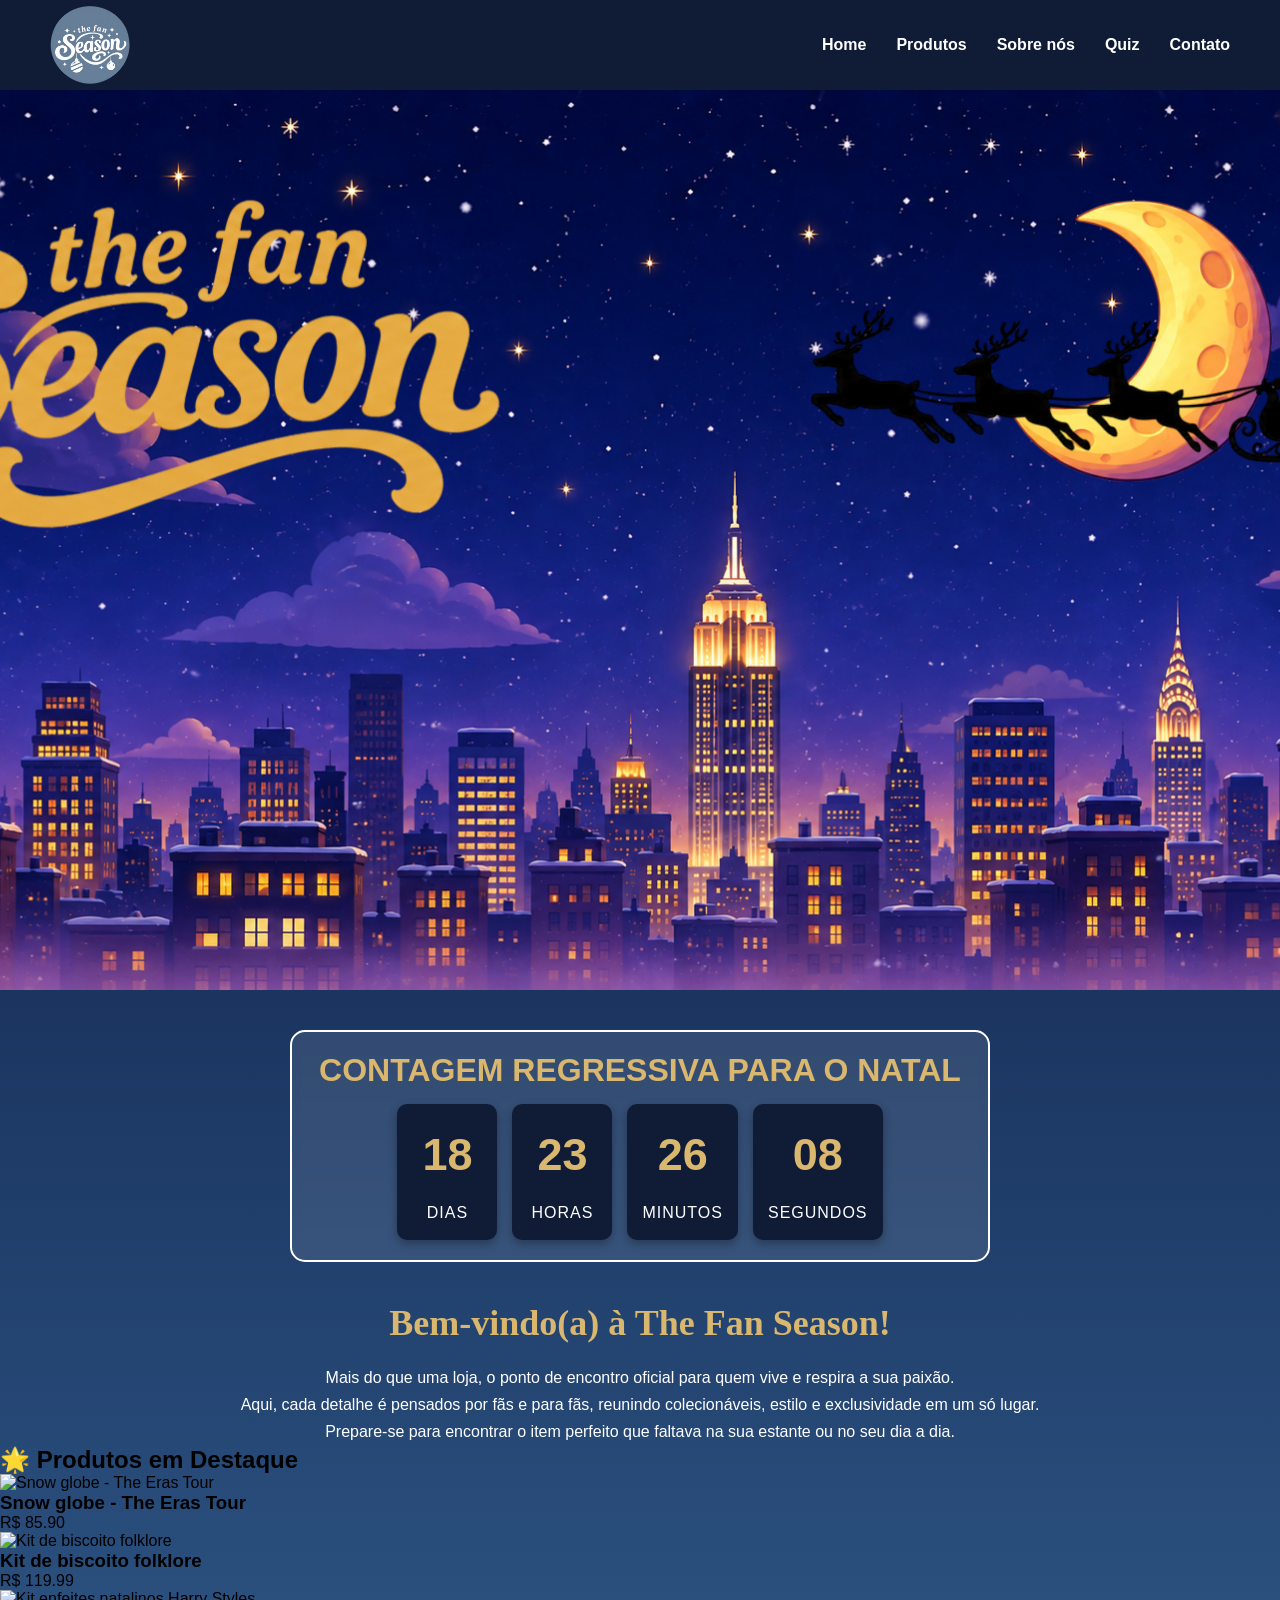
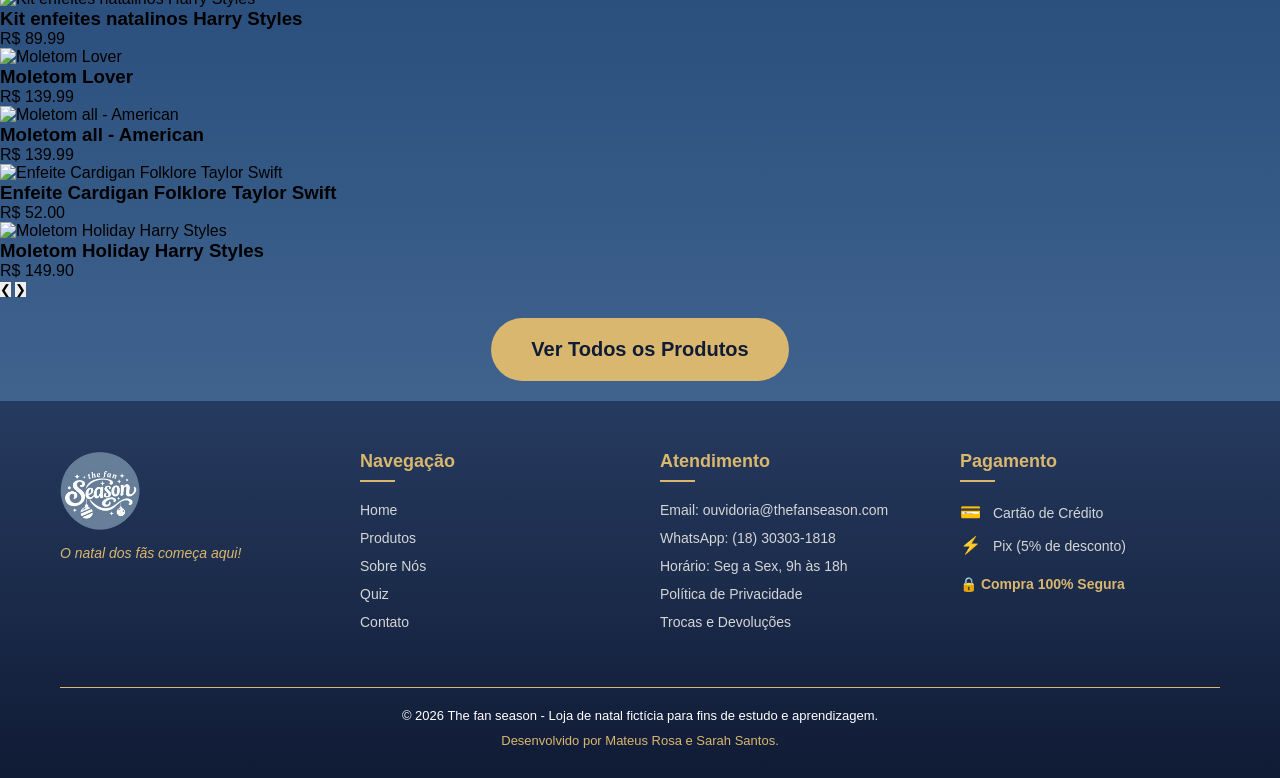
==== commit 8786aef8: "Add product slideshow section and implement slideshow functionality for featured products" ====
--- a/loja-natal-The_fan_season/index.html
+++ b/loja-natal-The_fan_season/index.html
@@ -68,6 +68,18 @@
             </div>
         </article>
 
+        <!-- Seção do Slideshow de Produtos em Destaque -->
+        <section class="container-slideshow-destaques">
+            <h2>🌟 Produtos em Destaque</h2>
+            
+            <!-- O container onde o JavaScript vai injetar os slides automaticamente -->
+            <div id="slideshow-destaques" class="slideshow-box">
+                <!-- Botões de Navegação -->
+                <button id="anterior" class="btn-slide">&#10094;</button>
+                <button id="proximo" class="btn-slide">&#10095;</button>
+            </div>
+        </section>
+
         <div class="btn-ver-todos-container">
             <form action="produtos.html">
                 <button type="submit" class="btn-ver-todos">Ver Todos os Produtos</button>
@@ -121,6 +133,7 @@
             <p>Desenvolvido por Mateus Rosa e Sarah Santos.</p>
         </div>
     </footer>
+    <script src="js/produtos.js"></script>
     <script src="js/script.js"></script>
 </body>
 </html>
--- a/loja-natal-The_fan_season/css/style.css
+++ b/loja-natal-The_fan_season/css/style.css
@@ -1,3 +1,4 @@
+
 :root {
     --cor-branco: #FFFFFF;
     --cor-cinza-claro: #cccccc;
@@ -6,10 +7,11 @@
 
     --azul-escuro: #101B35;
     --azul-claro: #263B60;
+    --azul-quadrado: #8FA5BA;
+
     --dourado: #D9B76E;
-
-    --fundo-transparente: rgba(255, 255, 255, 0.1);
-}
+}
+
 /* CONFIGURAÇÃO GERAL */
 * {
     margin: 0;
@@ -65,6 +67,10 @@
 
     pointer-events: none;
     user-select: none;
+}
+#lua {
+    object-fit: contain;
+    object-position: center;
 }
 
 /* CAMADA 1 */
@@ -274,8 +280,8 @@
 
 /* BOTÃO ABRIR */
 .btn-contato {
-    background-color: var(--azul-escuro);
-    color: var(--dourado);
+    background-color: var(--dourado);
+    color: var(--azul-escuro);
     padding: 12px 24px;
     font-size: 16px;
     font-weight: bold;
@@ -285,8 +291,8 @@
 }
 
 .btn-contato:hover {
-    background-color: var(--dourado);
-    color: var(--azul-escuro);
+    background-color: var(--azul-claro);
+    color: var(--dourado);
 }
 
 /* FUNDO DO MODAL */
@@ -672,37 +678,69 @@
     color: var(--dourado);
 }
 
+
+/* =================================
+ SOBRE NÓS
+================================= */
+
 /* TÍTULO PRINCIPAL */
 #titulo-sobre-nos {
     font-family: Georgia, serif;
-    color:var(--dourado);
-    text-align: center;
-}
-
-/* TÍTULO DA HISTÓRIA */
+    color: var(--dourado);
+    text-align: center;
+    font-size: 32px;
+    margin-bottom: 30px;
+}
+
+
+/* QUADRADOS DA HISTÓRIA */
+.historia-section,
+.introducao-historia {
+    background-color: var(--azul-quadrado);
+    padding: 30px;
+    border-radius: 15px;
+    margin: 30px auto;
+    max-width: 1100px;
+    box-shadow: 0 5px 15px rgba(0, 0, 0, 0.12);
+}
+
+/* TÍTULOS DA HISTÓRIA */
 .historia-section h3 {
     font-family: Georgia, serif;
-    color: var(--dourado)
-}
-
-/* TÍTULO DA APRESENTAÇÃO DA EQUIPE */
+    color: var(--dourado);
+    font-size: 24px;
+    margin-bottom: 20px;
+}
+
+/* TEXTOS DA HISTÓRIA */
+.historia-section p,
+.introducao-historia p {
+    font-family: Arial, sans-serif;
+    color: var(--cor-branco);
+    font-size: 16px;
+    line-height: 1.8;
+    margin-bottom: 15px;
+}
+
+/* TÍTULO DA EQUIPE */
 .apresentacao-da-equipe h2 {
     font-family: Georgia, serif;
-    color: var(--dourado)
-}
-
-/* NOMES DOS INTEGRANTES */
-.membro-info h3 {
-    font-family: Georgia, serif;
-    color: var(--dourado)
-}
-
-/* TEXTOS E PARÁGRAFOS */
-.historia-sobre-nos p,
-.apresentacao-da-equipe p {
-    font-family: Arial, sans-serif;
-    color: var(--cor-branco)
-}
+    color: var(--dourado);
+    text-align: center;
+    font-size: 28px;
+    margin-bottom: 30px;
+}
+
+/* CONTAINER DOS INTEGRANTES */
+.membro-equipe {
+    display: flex;
+    align-items: center;
+    gap: 30px;
+    padding: 30px;
+    margin: 30px auto;
+    max-width: 1000px;
+}
+
 /* FOTOS DOS INTEGRANTES */
 .membro-avatar {
     width: 200px;
@@ -720,24 +758,13 @@
     object-position: center;
     display: block;
 }
-/* TÍTULO DA EQUIPE */
-.apresentacao-da-equipe h2 {
-    font-family: Georgia, serif;
-    color: var(--dourado);
-    text-align: center;
-}
-
-/* CONTAINER DOS INTEGRANTES */
-.membro-equipe {
-    display: flex;
-    align-items: center;
-    gap: 30px;
-    padding: 30px;
-    margin: 30px auto;
-    max-width: 1000px;
-}
-
-/* NOMES */
+
+/* INFORMAÇÕES DOS INTEGRANTES */
+.membro-info {
+    flex: 1;
+}
+
+/* NOMES DOS INTEGRANTES */
 .membro-info h3 {
     font-family: Georgia, serif;
     color: var(--dourado);
@@ -745,7 +772,7 @@
     margin-bottom: 15px;
 }
 
-/* TEXTOS */
+/* TEXTOS E DESCRIÇÕES */
 .membro-info p {
     font-family: Arial, sans-serif;
     color: var(--cor-branco);
@@ -754,10 +781,12 @@
     margin-bottom: 10px;
 }
 
-/* DESTAQUE DE FUNÇÃO E SOBRE */
+/* FUNÇÃO DOS INTEGRANTES */
 .membro-info strong {
-    color: var(--dourado);
-}
+    color: var(--cor-branco);
+    font-weight: bold;
+}
+
 
 /* ÁREA DOS FILTROS */
 .filtros-container {
@@ -831,4 +860,351 @@
     margin: 15px 0;
     box-shadow: 0 3px 8px rgba(0, 0, 0, 0.08);
 }
+
+/* GRADE DE PRODUTOS */
+.grid-produtos {
+    display: grid;
+    grid-template-columns: repeat(3, 1fr);
+    gap: 25px;
+    padding: 30px 5%;
+    width: 100%;
+    box-sizing: border-box;
+}
+
+/* CARD DO PRODUTO */
+.card {
+    background-color: #8fa5ba;
+    border-radius: 15px;
+    padding: 20px;
+    text-align: center;
+    box-shadow: 0 4px 12px rgba(0, 0, 0, 0.12);
+    transition: 0.3s ease;
+    display: flex;
+    flex-direction: column;
+    align-items: center;
+}
+
+/* EFEITO HOVER */
+.card:hover {
+    transform: translateY(-5px);
+    box-shadow: 0 8px 18px rgba(0, 0, 0, 0.2);
+}
+
+/* IMAGEM */
+.card img {
+    width: 100%;
+    height: 230px;
+    object-fit: cover;
+    border-radius: 10px;
+    margin-bottom: 15px;
+}
+
+/* NOME DO PRODUTO */
+.card h3 {
+    color: var(--dourado);
+    font-size: 21px;
+    margin: 10px 0;
+}
+
+/* DESCRIÇÃO */
+.card p {
+    color: var(--branco);
+    font-size: 15px;
+    line-height: 1.5;
+}
+
+/* PREÇO */
+.card strong {
+    color: var(--branco);
+    font-size: 19px;
+    margin: 10px 0 15px;
+}
+
+/* BOTÃO CARRINHO */
+.card .btn-carrinho {
+    background-color: #6a839d;
+    color: var(--cor-branco);
+    border: 1px solid var(--dourado);
+    border-radius: 8px;
+    padding: 11px 18px;
+    font-size: 14px;
+    font-weight: bold;
+    cursor: pointer;
+    transition: 0.3s;
+    margin-top: auto;
+}
+
+.card .btn-carrinho:hover {
+    background-color: #35495e;
+    color: var(--dourado);
+}
+
+/* =========================
+   QUIZ
+========================= */
+
+.container-quiz {
+    max-width: 800px;
+    margin: 50px auto;
+    padding: 20px;
+    text-align: center;
+    font-family: sans-serif;
+}
+
+.container-quiz h1 {
+    font-family: Georgia, serif;
+    color: var(--dourado);
+    font-size: 36px;
+    font-weight: bold;
+    margin-bottom: 20px;
+    text-align: center;
+}
+
+.container-quiz p {
+    font-family: Arial, sans-serif;
+    color: var(--cor-branco);
+    font-size: 16px;
+    line-height: 1.7;
+    text-align: center;
+}
  
+/* Caixa do Quiz */
+#quiz-box {
+    background-color: var(--cor-branco);
+    border-radius: 16px;
+    padding: 40px;
+    box-shadow: 0 8px 25px rgba(106, 131, 157, 0.3);
+    border: 3px solid var(--dourado); 
+    text-align: left;
+    margin-top: 15px;
+}
+
+/* Título da pergunta atual */
+#questao-titulo {
+    font-size: 20px;
+    color: var(--azul-escuro);
+    margin-bottom: 20px;
+    font-weight: bold;
+}
+
+/* Grid que organiza os botões das alternativas */
+.opcoes-grid {
+    display: flex;
+    flex-direction: column;
+    gap: 20px;
+}
+
+/* Botões de resposta*/
+.btn-opcao {
+    background-color: var(--cor-branco);
+    color: var(--cor-preto);
+    border: 2px solid var(--cor-cinza);
+    padding: 15px 20px;
+    border-radius: 16px;
+    font-size: 16px;
+    cursor: pointer;
+    text-align: left;
+    transition: all 0.3s ease;
+    font-weight: 500;
+}
+
+/*Efeito de passar o mouse */
+.btn-opcao:hover {
+    background-color: var(--azul-claro);
+    color: var(--cor-branco);
+    border-color: var(--azul-escuro);
+    transform: translateY(-3px); /* Dá um leve efeito de elevação */
+}
+
+/* TELA DE RESULTADO DO QUIZ*/
+
+#resultado-container {
+    text-align: center;
+    padding: 20px 0;
+}
+
+#resultado-container h2 {
+    color: var(--azul-escuro);
+    font-size: 30px;
+    margin-bottom: 15px;
+}
+
+#resultado-titulo {
+    color: var(--dourado);
+    font-weight: bold;
+}
+
+#resultado-container p {
+    color: var(--cor-preto);
+    font-size: 20px;
+    margin-bottom: 15px;
+}
+
+/* Botão que leva para a página de produtos */
+.btn-ver-produtos {
+    display: inline-block;
+    background-color: var(--azul-escuro);
+    color: var(--cor-branco);
+    padding: 20px 36px;
+    border-radius: 16px;
+    text-decoration: none;
+    font-weight: bold;
+    transition: background 0.3s ease;
+}
+
+.btn-ver-produtos:hover {
+    background-color: var(--dourado);
+    color: var(--azul-escuro);
+}
+
+
+/* SEÇÃO CONTATO */
+#contato {
+    background-color: var(--azul-escuro);
+    padding: 70px 8%;
+}
+
+/* CONTAINER PRINCIPAL */
+.contato-container {
+    display: grid;
+    grid-template-columns: 1fr 1fr;
+    gap: 25px;
+    max-width: 1200px;
+    margin: auto;
+    align-items: stretch;
+}
+
+/* CARDS DE CONTATO */
+.contato-item {
+    background-color: var(--azul-quadrado);
+    border-radius: 15px;
+    padding: 25px;
+    text-align: center;
+    display: flex;
+    flex-direction: column;
+    align-items: center;
+    justify-content: center;
+    box-shadow: 0 4px 12px rgba(0, 0, 0, 0.10);
+    transition: 0.3s ease;
+}
+
+.contato-item:hover {
+    transform: translateY(-5px);
+    box-shadow: 0 8px 18px rgba(0, 0, 0, 0.15);
+}
+
+/* ÍCONES */
+.icone-contato {
+    width: 48px;
+    height: 48px;
+    object-fit: contain;
+    margin-bottom: 15px;
+}
+
+/* TEXTOS */
+.contato-item p {
+    color: var(--cor-branco);
+    font-size: 15px;
+    line-height: 1.6;
+    margin-bottom: 12px;
+}
+
+.contato-item span {
+    color: var(--dourado);
+    font-size: 16px;
+    font-weight: bold;
+}
+
+/* CARD DO MAPA */
+.contato-mapa {
+    background-color: #6a839d;
+    border-radius: 15px;
+    padding: 25px;
+    text-align: center;
+    grid-column: 2;
+    grid-row: 1 / span 3;
+    box-shadow: 0 4px 12px rgba(0, 0, 0, 0.10);
+    display: flex;
+    flex-direction: column;
+    align-items: center;
+}
+
+/* TÍTULO DO ENDEREÇO */
+.contato-mapa h3 {
+    color: var(--dourado);
+    font-size: 23px;
+    margin-bottom: 15px;
+}
+
+/* ENDEREÇO */
+.contato-mapa p {
+    color: var(--cor-branco);
+    font-size: 15px;
+    line-height: 1.8;
+    margin-bottom: 20px;
+}
+
+/* IMAGEM DO MAPA */
+.mapa-contato {
+    width: 100%;
+    max-width: 450px;
+    height: 280px;
+    object-fit: cover;
+    border-radius: 12px;
+    border: 2px solid var(--dourado);
+}
+ 
+
+/* BOTÃO DO CARRINHO */
+.btn-icone-carrinho {
+    display: flex;
+    align-items: center;
+    justify-content: center;
+    gap: 10px;
+
+    background-color: var(--dourado);
+    color: var(--azul-escuro);
+
+    padding: 12px 20px;
+    border: 2px solid var(--dourado);
+    border-radius: 25px;
+
+    font-size: 15px;
+    font-weight: bold;
+
+    cursor: pointer;
+    transition: 0.3s ease;
+}
+
+/* CONTADOR DO CARRINHO */
+#contador-carrinho {
+    display: flex;
+    align-items: center;
+    justify-content: center;
+
+    width: 23px;
+    height: 23px;
+
+    background-color: var(--azul-escuro);
+    color: var(--dourado);
+
+    border-radius: 50%;
+    font-size: 12px;
+    font-weight: bold;
+}
+
+/* EFEITO AO PASSAR O MOUSE */
+.btn-icone-carrinho:hover {
+    background-color: var(--azul-escuro);
+    color: var(--dourado);
+    border-color: var(--dourado);
+    transform: translateY(-3px);
+}
+
+/* CONTADOR NO HOVER */
+.btn-icone-carrinho:hover #contador-carrinho {
+    background-color: var(--dourado);
+    color: var(--azul-escuro);
+}
+
+
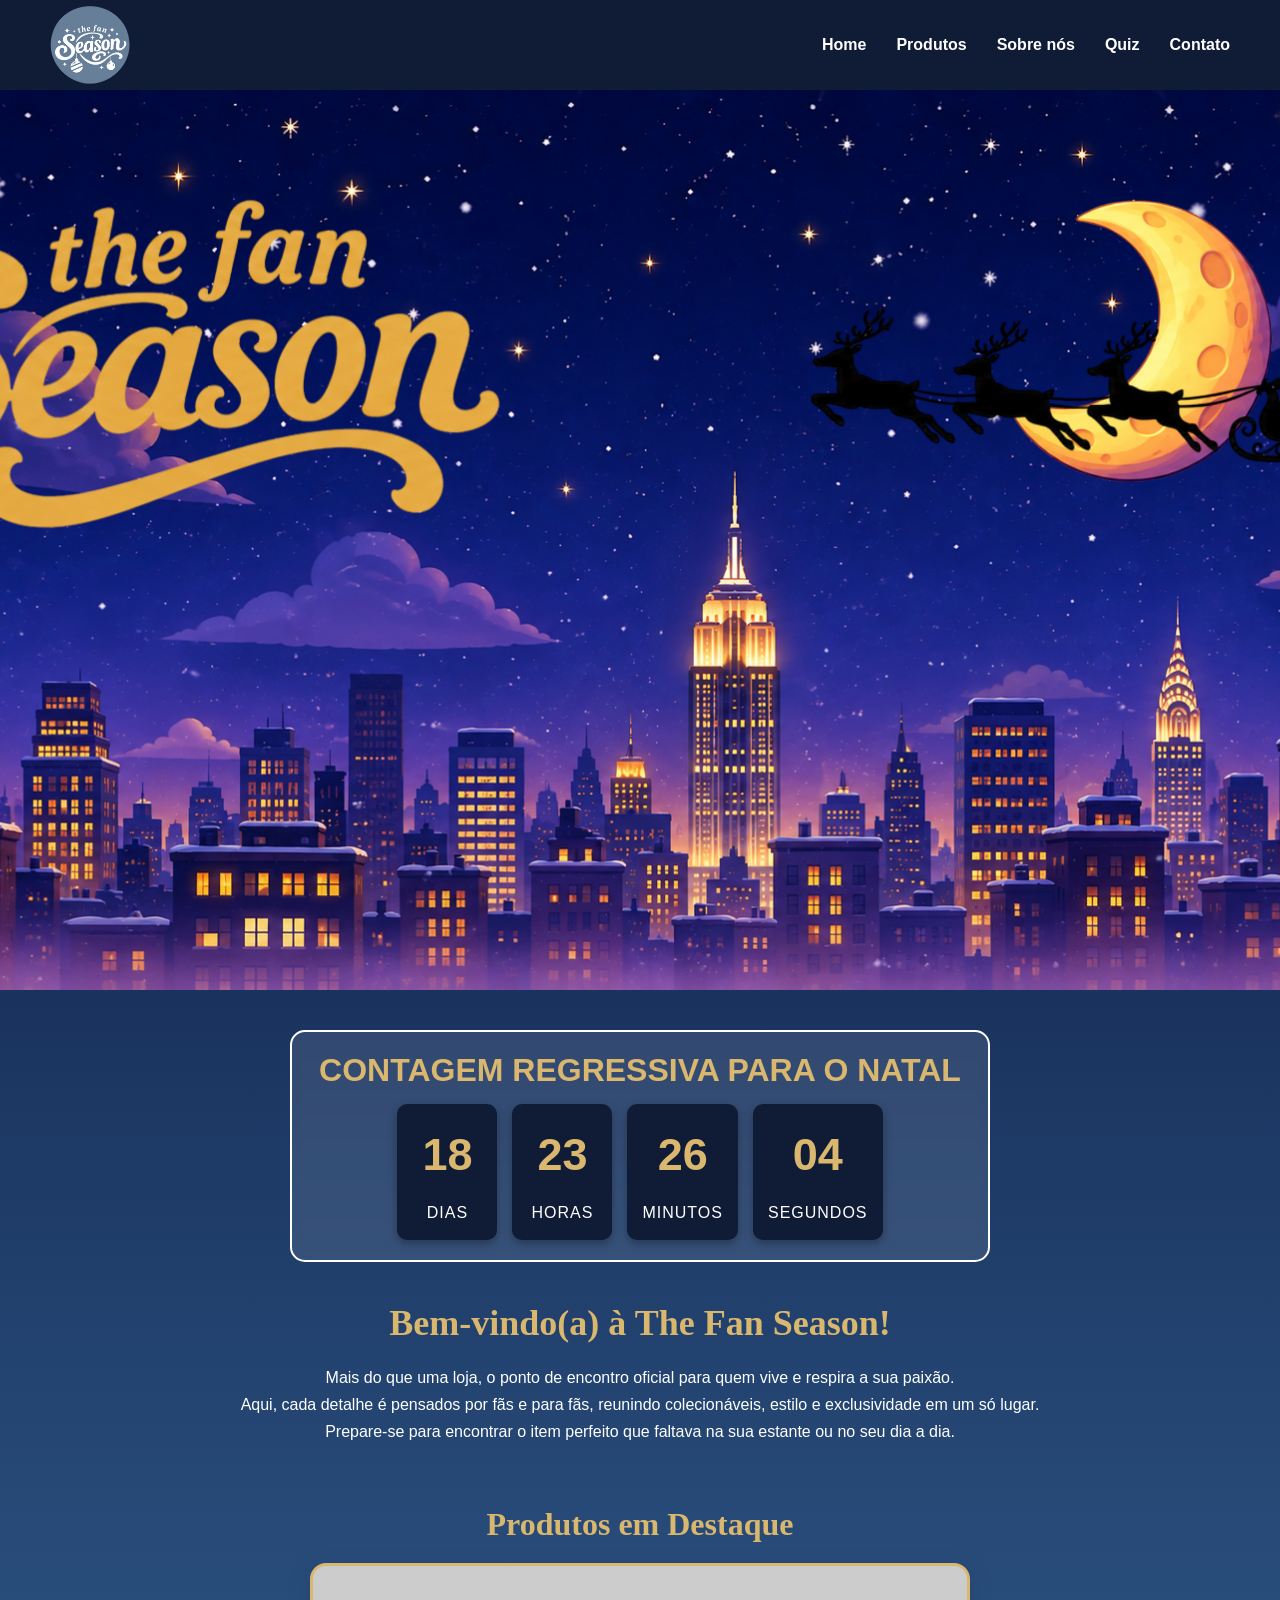
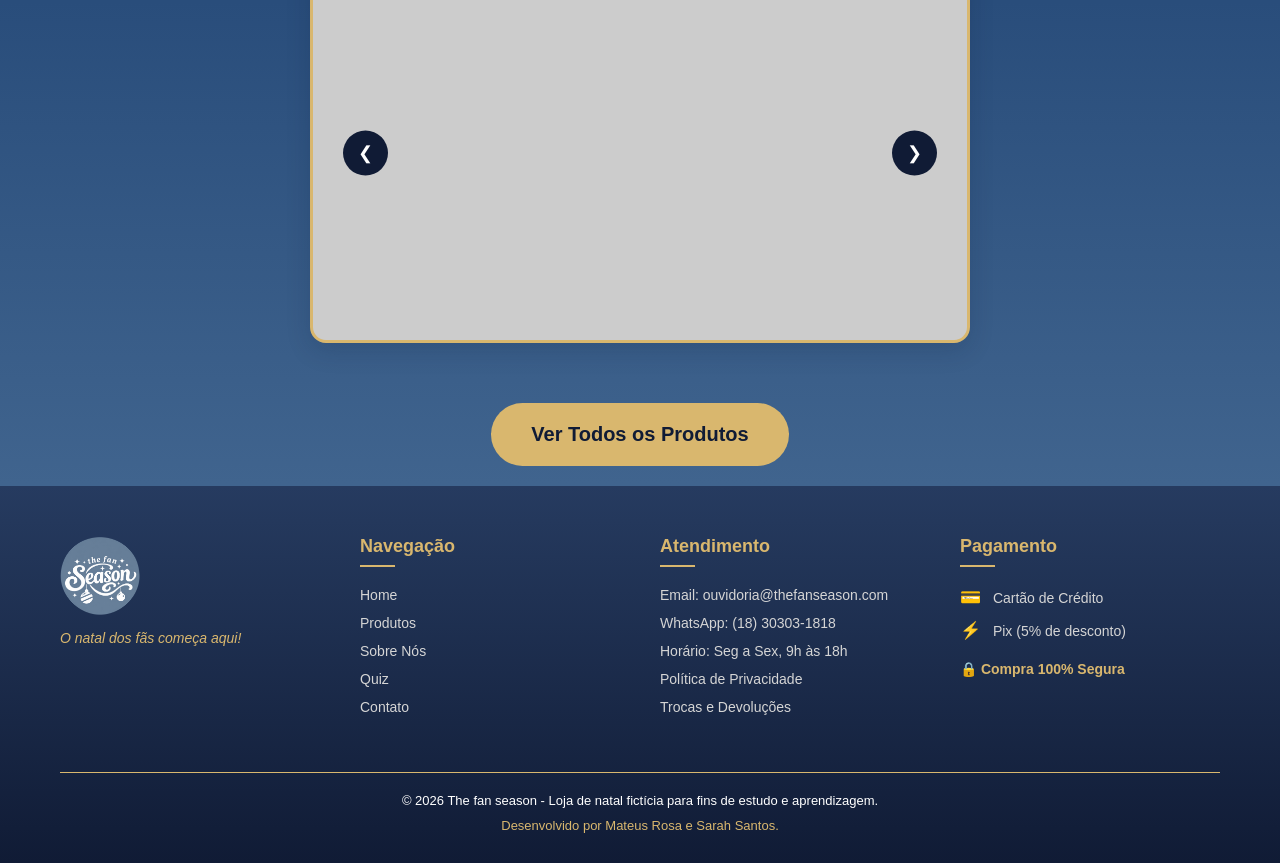
==== commit 100897b3: "Add slideshow section for featured products with navigation buttons" ====
--- a/loja-natal-The_fan_season/index.html
+++ b/loja-natal-The_fan_season/index.html
@@ -68,13 +68,10 @@
             </div>
         </article>
 
-        <!-- Seção do Slideshow de Produtos em Destaque -->
         <section class="container-slideshow-destaques">
-            <h2>🌟 Produtos em Destaque</h2>
-            
-            <!-- O container onde o JavaScript vai injetar os slides automaticamente -->
+            <h2>Produtos em Destaque</h2>
+            <!-- js vai colocar os produtos por esse id -->
             <div id="slideshow-destaques" class="slideshow-box">
-                <!-- Botões de Navegação -->
                 <button id="anterior" class="btn-slide">&#10094;</button>
                 <button id="proximo" class="btn-slide">&#10095;</button>
             </div>
--- a/loja-natal-The_fan_season/css/style.css
+++ b/loja-natal-The_fan_season/css/style.css
@@ -1207,4 +1207,117 @@
     color: var(--azul-escuro);
 }
 
-
+/* ==========================================
+   Slideshow
+========================================== */
+
+.container-slideshow-destaques {
+    max-width: 700px;
+    margin: 40px auto;
+    padding: 20px;
+    text-align: center;
+}
+
+.container-slideshow-destaques h2 {
+    font-family: Georgia, serif;
+    color: var(--dourado);
+    font-size: 32px;
+    margin-bottom: 20px;
+}
+
+/* Caixa principal do slideshow */
+.slideshow-box {
+    position: relative;
+    background-color: var(--cor-cinza-claro);
+    border-radius: 16px;
+    padding: 30px;
+    box-shadow: 0 8px 25px rgba(16, 27, 53, 0.15);
+    border: 3px solid var(--dourado);
+    overflow: hidden;
+    min-height: 380px;
+    display: flex;
+    align-items: center;
+    justify-content: center;
+}
+
+/* Cada slide individual */
+.slideshow-box .slide {
+    display: none;
+    flex-direction: column;
+    align-items: center;
+    text-align: center;
+    width: 100%;
+    animation: aparecerSlide 0.8s ease-in-out;
+}
+
+/* O slide ativo aparece na tela */
+.slideshow-box .slide.ativo {
+    display: flex;
+}
+
+/* Animação suave de transição */
+@keyframes aparecerSlide {
+    from { opacity: 0; transform: scale(0.98); }
+    to { opacity: 1; transform: scale(1); }
+}
+
+/* Imagem do produto no slide */
+.slideshow-box .slide img {
+    width: 200px;
+    height: 200px;
+    object-fit: cover;
+    border-radius: 12px;
+    margin-bottom: 15px;
+    border: 3px solid var(--cor-cinza);
+}
+
+/* Informações do produto */
+.info-slide h3 {
+    font-size: 22px;
+    color: var(--azul-escuro);
+    margin-bottom: 8px;
+}
+
+.info-slide p {
+    font-size: 18px;
+    color: var(--azul-claro);
+    font-weight: bold;
+    margin-bottom: 15px;
+}
+
+/* Botão de comprar dentro do slide */
+
+
+/* Botões de avançar e voltar (Setas) */
+.btn-slide {
+    position: absolute;
+    top: 50%;
+    transform: translateY(-50%);
+    background-color: var(--azul-escuro);
+    color: var(--cor-branco);
+    border: none;
+    width: 45px;
+    height: 45px;
+    font-size: 18px;
+    cursor: pointer;
+    border-radius: 50%;
+    display: flex;
+    align-items: center;
+    justify-content: center;
+    transition: all 0.3s ease;
+    z-index: 10;
+}
+
+.btn-slide:hover {
+    background-color: var(--dourado);
+    color: var(--azul-escuro);
+    transform: translateY(-50%) scale(1.05);
+}
+
+#anterior {
+    left: 30px;
+}
+
+#proximo {
+    right: 30px;
+}
--- a/loja-natal-The_fan_season/css/responsivo.css
+++ b/loja-natal-The_fan_season/css/responsivo.css
@@ -1,15 +1,113 @@
-/* RESPONSIVIDADE DO MENU */
-@media screen and (max-width: 768px) {
-
-    /* CABEÇALHO */
+
+
+/* Ajustes gerais */
+* {
+    box-sizing: border-box;
+}
+
+img {
+    max-width: 100%;
+}
+
+html {
+    scroll-behavior: smooth;
+}
+
+body {
+    overflow-x: hidden;
+}
+
+/* ==========================================
+   TABLETS - ATÉ 900px
+========================================== */
+
+@media screen and (max-width: 900px) {
+
+    /* HEADER */
     header {
-        height: 80px;
+        padding: 0 25px;
+    }
+
+    .menu {
+        gap: 18px;
+    }
+
+    .menu a {
+        font-size: 14px;
+    }
+
+    /* SOBRE NÓS */
+    .apresentacao-da-equipe {
+        gap: 20px;
+    }
+
+    .membro-equipe {
+        gap: 15px;
+    }
+
+    /* PRODUTOS */
+    .container-produtos {
+        width: 95%;
+        padding: 15px;
+    }
+
+    .grid-produtos {
+        grid-template-columns: repeat(2, minmax(0, 1fr));
+        gap: 20px;
+    }
+
+    /* FILTROS */
+    .filtros-container {
+        justify-content: center;
+        flex-wrap: wrap;
+    }
+
+    #busca {
+        max-width: 100%;
+    }
+
+    /* CONTATO */
+    .contato-container {
+        grid-template-columns: 1fr;
+    }
+
+    .contato-mapa {
+        grid-column: 1;
+        grid-row: auto;
+        width: 100%;
+    }
+
+    .contato-mapa iframe {
+        width: 100%;
+    }
+
+    /* FOOTER */
+    .container-footer {
+        flex-wrap: wrap;
+        gap: 30px;
+    }
+
+    footer {
+        padding: 40px 30px 20px;
+    }
+}
+
+
+/* ==========================================
+   CELULARES - ATÉ 700px
+========================================== */
+
+@media screen and (max-width: 700px) {
+
+    /* HEADER */
+    header {
+        height: 75px;
         padding: 0 20px;
-    }
-
-    /* LOGOTIPO */
+        justify-content: space-between;
+    }
+
     .logo-header {
-        width: 120px;
+        width: 65px;
     }
 
     /* BOTÃO HAMBÚRGUER */
@@ -20,152 +118,122 @@
         align-items: center;
         gap: 6px;
 
-        width: 40px;
-        height: 40px;
-
+        width: 42px;
+        height: 42px;
+
+        padding: 8px;
+        border: none;
         background: transparent;
-        border: none;
-
         cursor: pointer;
-    }
-
-    /* RISQUINHOS */
+        z-index: 1001;
+    }
+
     .menu-hamburguer span {
-        width: 28px;
+        display: block;
+        width: 27px;
         height: 3px;
-
-        background-color: #D9B76E;
+        background-color: var(--dourado);
         border-radius: 5px;
 
-        transition: 0.3s;
-    }
-
-    /* MENU FECHADO */
+        transition: 0.3s ease;
+    }
+
+    /* ANIMAÇÃO DO HAMBÚRGUER */
+    .menu-hamburguer.ativo span:nth-child(1) {
+        transform: translateY(9px) rotate(45deg);
+    }
+
+    .menu-hamburguer.ativo span:nth-child(2) {
+        opacity: 0;
+    }
+
+    .menu-hamburguer.ativo span:nth-child(3) {
+        transform: translateY(-9px) rotate(-45deg);
+    }
+
+    /* MENU MOBILE */
     .menu {
+        display: none;
+
         position: absolute;
-        top: 80px;
-        right: 0;
-
-        width: 100%;
-
+        top: 100%;
+        left: 0;
+
+        width: 100%;
+        padding: 25px 20px;
+
+        flex-direction: column;
+        align-items: center;
+        gap: 22px;
+
+        background-color: var(--azul-escuro);
+
+        box-shadow: 0 8px 15px rgba(0, 0, 0, 0.25);
+
+        z-index: 1000;
+    }
+
+    .menu.ativo {
         display: flex;
-        flex-direction: column;
-        align-items: center;
-        gap: 0;
-
-        padding: 0;
-
-        background-color: #101B35;
-
-        opacity: 0;
-        visibility: hidden;
-
-        transform: translateY(-10px);
-        transition: 0.3s;
-    }
-
-    /* MENU ABERTO */
-    .menu.ativo {
-        opacity: 1;
-        visibility: visible;
-
-        transform: translateY(0);
-    }
-
-    /* LINKS */
+    }
+
     .menu a {
-        width: 100%;
-        padding: 16px;
-
+        font-size: 16px;
+        width: 100%;
         text-align: center;
-
-        border-top: 1px solid #263B60;
-    }
-
-    /* EFEITO DOS LINKS */
-    .menu a:hover {
-        background-color: #263B60;
-        color: #D9B76E;
-    }
-
-    .menu a::after {
-        display: none;
-    }
-}
-@media (max-width: 768px) {
+    }
+
+    /* PARALLAX */
+    .parallax {
+        height: 75vh;
+        min-height: 450px;
+    }
+
+    /* CONTADOR */
+    .container-contador {
+        width: 95%;
+    }
+
+    .container-contador .contador .tempo {
+        flex-wrap: wrap;
+        justify-content: center;
+        gap: 12px;
+    }
+
+    .container-contador .contador .tempo .card {
+        min-width: 65px;
+        padding: 12px;
+    }
+
+    /* SOBRE NÓS */
+    .apresentacao-da-equipe {
+        flex-direction: column;
+        align-items: center;
+    }
 
     .membro-equipe {
         flex-direction: column;
+        align-items: center;
         text-align: center;
-        gap: 20px;
-    }
-
-    .member-right {
-        flex-direction: column-reverse;
-    }
-
-    .membro-avatar {
-        width: 160px;
-        height: 160px;
-    }
-
-}
-/* =========================
-   FOOTER RESPONSIVO
-========================= */
-
-@media screen and (max-width: 768px) {
-
-    footer {
-        padding: 35px 25px 20px;
-    }
-
-    .container-footer {
-        flex-direction: column;
-        align-items: center;
-
-        text-align: center;
-        gap: 35px;
-    }
-
-    .footer-img,
-    .footer-navegacao,
-    .footer-atendimento,
-    .footer-pagamento {
-        width: 100%;
-    }
-
-    .logo-footer {
-        width: 140px;
-    }
-
-    .container-footer h4 {
-        font-size: 17px;
-    }
-
-    .container-footer h4::after {
-        margin: 8px auto 0;
-    }
-
-    .container-footer li {
-        font-size: 14px;
-    }
-
-    .footer-bottom {
-        margin-top: 30px;
-        padding-top: 20px;
-    }
-
-    .footer-bottom p {
-        font-size: 11px;
-        line-height: 1.6;
-    }
-}
-/* RESPONSIVIDADE */
-@media (max-width: 600px) {
+        width: 100%;
+    }
+
+    /* PRODUTOS */
+    .grid-produtos {
+        grid-template-columns: repeat(2, minmax(0, 1fr));
+        gap: 15px;
+    }
+
+    .grid-produtos .card img {
+        height: 190px;
+        object-fit: cover;
+    }
+
+    /* FILTROS */
     .filtros-container {
         flex-direction: column;
-        gap: 15px;
+        align-items: stretch;
+        width: 100%;
     }
 
     #busca,
@@ -173,5 +241,133 @@
         width: 100%;
         max-width: 100%;
     }
-}
-
+
+    /* CONTATO */
+    .contato-container {
+        display: flex;
+        flex-direction: column;
+        gap: 20px;
+    }
+
+    .contato-mapa {
+        width: 100%;
+    }
+
+    .contato-mapa iframe {
+        width: 100%;
+        min-height: 280px;
+    }
+
+    /* FOOTER */
+    .container-footer {
+        flex-direction: column;
+        align-items: center;
+        text-align: center;
+    }
+
+    footer {
+        padding: 35px 20px 20px;
+    }
+
+    /* MODAL */
+    .modal-container {
+        padding: 15px;
+    }
+
+    .modal-conteudo {
+        width: 100%;
+        max-width: 450px;
+        padding: 25px 18px;
+    }
+}
+
+
+/* ==========================================
+   CELULARES PEQUENOS - ATÉ 480px
+========================================== */
+
+@media screen and (max-width: 480px) {
+
+    /* HEADER */
+    header {
+        padding: 0 15px;
+    }
+
+    .logo-header {
+        width: 58px;
+    }
+
+    /* PARALLAX */
+    .parallax {
+        height: 65vh;
+        min-height: 380px;
+    }
+
+    /* CONTADOR */
+    .container-contador {
+        width: 95%;
+    }
+
+    .container-contador .contador .tempo {
+        gap: 8px;
+    }
+
+    .container-contador .contador .tempo .card {
+        min-width: 55px;
+        padding: 10px 7px;
+    }
+
+    /* PRODUTOS */
+    .container-produtos {
+        width: 100%;
+        padding: 12px;
+    }
+
+    .grid-produtos {
+        grid-template-columns: 1fr;
+        gap: 20px;
+    }
+
+    .grid-produtos .card {
+        width: 100%;
+    }
+
+    .grid-produtos .card img {
+        height: 230px;
+    }
+
+    /* SOBRE NÓS */
+    .membro-equipe img {
+        max-width: 160px;
+        height: 160px;
+        object-fit: cover;
+    }
+
+    /* CONTATO */
+    .contato-mapa iframe {
+        min-height: 230px;
+    }
+
+    /* BOTÃO CARRINHO */
+    .btn-icone-carrinho {
+        max-width: 100%;
+    }
+
+    /* MODAL */
+    .modal-conteudo {
+        padding: 20px 15px;
+    }
+
+    .modal-conteudo input,
+    .modal-conteudo textarea,
+    .modal-conteudo select {
+        width: 100%;
+    }
+
+    /* FOOTER */
+    footer {
+        padding: 30px 15px 15px;
+    }
+}
+
+
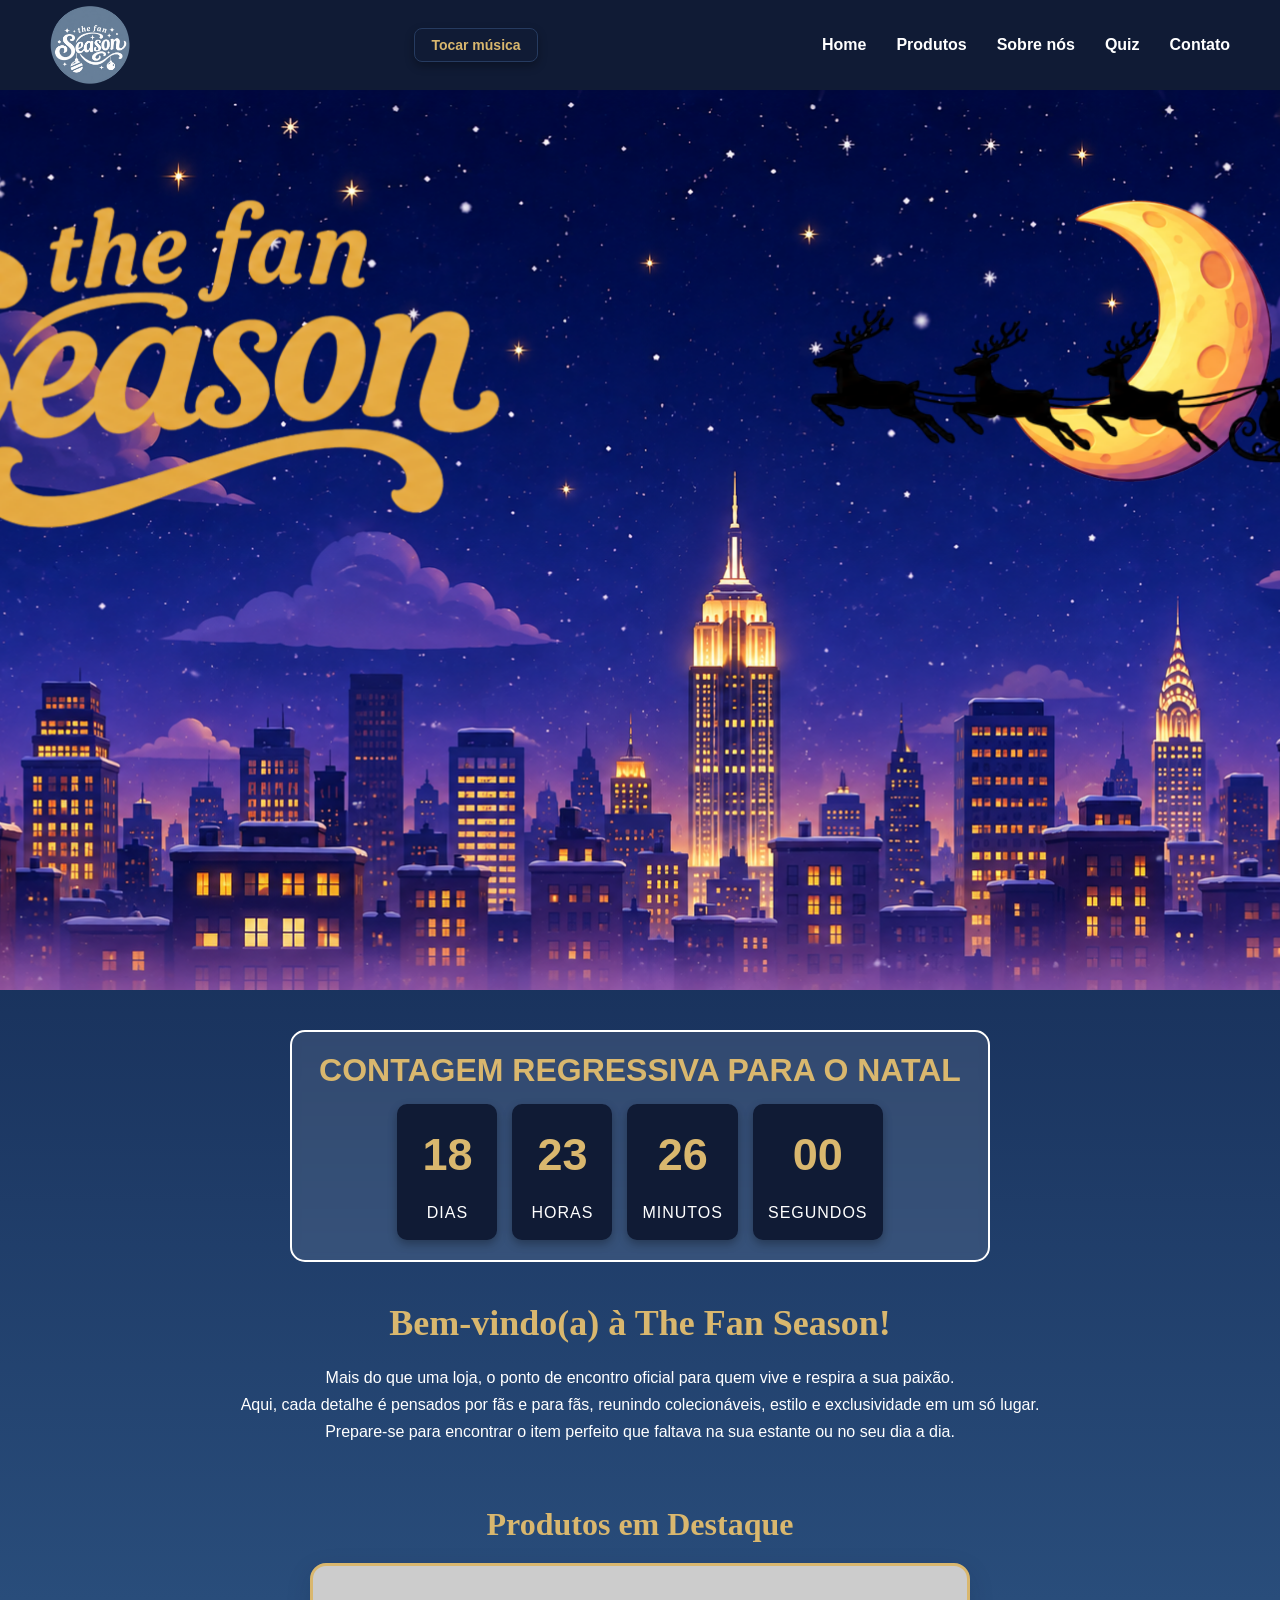
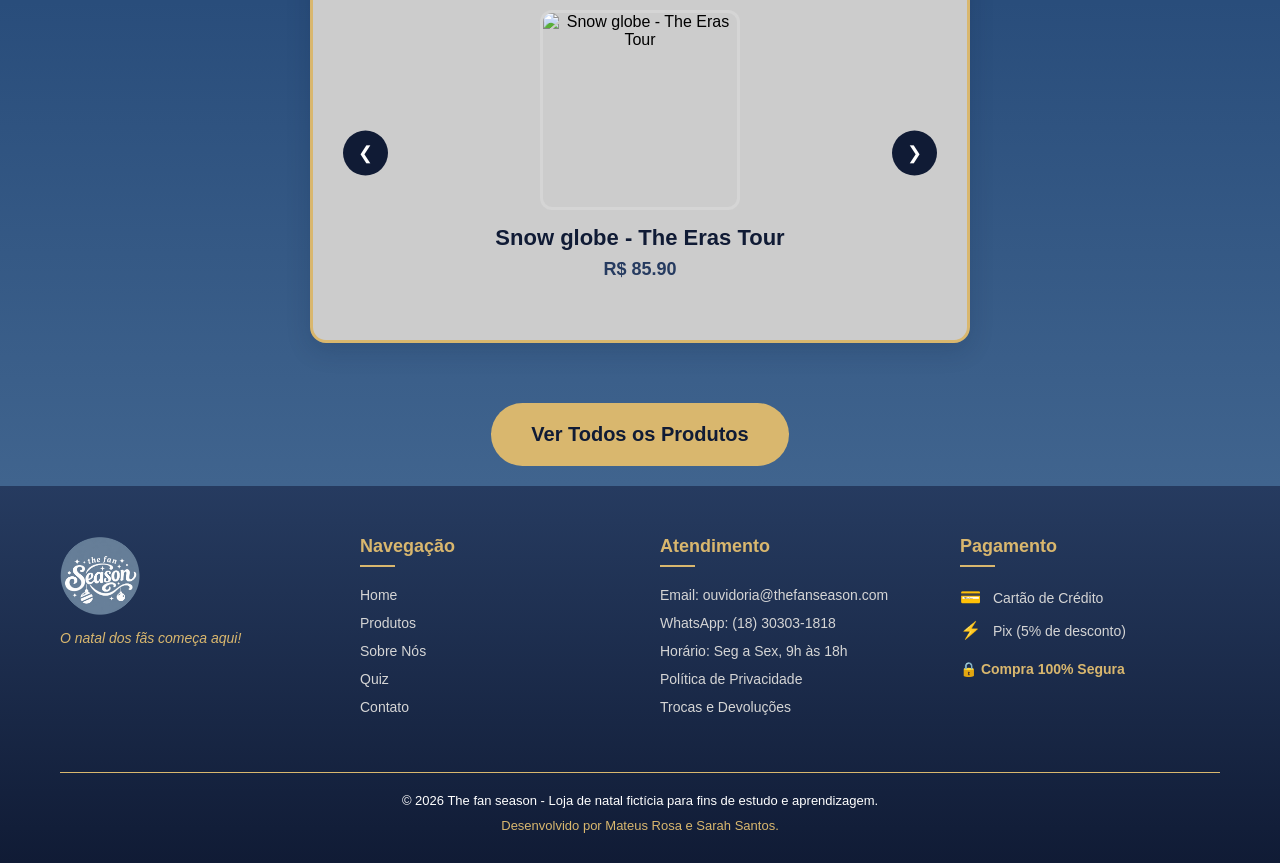
==== commit 325ef02c: "Add music button and functionality to play/pause background music" ====
--- a/loja-natal-The_fan_season/index.html
+++ b/loja-natal-The_fan_season/index.html
@@ -11,6 +11,7 @@
 <body>
     <header>
         <img src="img/logo.png" alt="Logotipo da Loja de Natal The fan season" class="logo-header">
+        <button id="btn-musica">Tocar música</button>
         <button class="menu-hamburguer" id="menu-hamburguer"
             aria-label="Abrir menu" aria-expanded="false">
         <span></span>
--- a/loja-natal-The_fan_season/css/style.css
+++ b/loja-natal-The_fan_season/css/style.css
@@ -1285,9 +1285,6 @@
     margin-bottom: 15px;
 }
 
-/* Botão de comprar dentro do slide */
-
-
 /* Botões de avançar e voltar (Setas) */
 .btn-slide {
     position: absolute;
@@ -1321,3 +1318,118 @@
 #proximo {
     right: 30px;
 }
+
+/* ==========================================
+   MODAL DO CARRINHO
+========================================== */
+
+.modal-container {
+    position: fixed;
+    top: 0;
+    left: 0;
+    width: 100%;
+    height: 100%;
+    background-color: rgba(0, 0, 0, 0.7);
+    display: flex;
+    justify-content: center;
+    align-items: center;
+    z-index: 1000;
+    opacity: 0;
+    pointer-events: none;
+    transition: opacity 0.3s ease;
+}
+
+.modal-container.ativo {
+    opacity: 1;
+    pointer-events: all;
+}
+
+/* CONTEÚDO */
+.modal-conteudo {
+    background-color: var(--azul-escuro);
+    border: 1px solid var(--azul-claro);
+    padding: 30px;
+    border-radius: 12px;
+    width: 90%;
+    max-width: 450px;
+    position: relative;
+    box-shadow: 0 5px 20px rgba(0, 0, 0, 0.5);
+}
+
+/* TÍTULO */
+.modal-conteudo h2 {
+    color: var(--dourado);
+    margin-bottom: 10px;
+}
+
+/* DESCRIÇÃO */
+.modal-conteudo p {
+    color: var(--cor-cinza);
+    font-size: 14px;
+    line-height: 1.5;
+}
+
+/* BOTÃO FECHAR */
+.btn-fechar {
+    position: absolute;
+    top: 10px;
+    right: 15px;
+    font-size: 28px;
+    font-weight: bold;
+    color: var(--dourado);
+    cursor: pointer;
+    transition: 0.3s;
+}
+
+.btn-fechar:hover {
+    color: var(--cor-branco);
+}
+
+/* Estilo dos itens dentro da lista do carrinho */
+#itens-carrinho li {
+    display: flex;
+    justify-content: space-between;
+    align-items: center;
+    margin-bottom: 10px;
+    padding-bottom: 8px;
+    border-bottom: 1px dashed rgba(255, 255, 255, 0.15);
+    color: var(--cor-branco);
+    font-size: 14px;
+}
+
+#itens-carrinho li button {
+    background-color: #e74c3c;
+    color: var(--cor-branco);
+    border: none;
+    width: 24px;
+    height: 24px;
+    border-radius: 50%;
+    cursor: pointer;
+    font-weight: bold;
+    display: flex;
+    align-items: center;
+    justify-content: center;
+}
+
+/* ==========================================
+   BOTÃO DE MÚSICA
+========================================== */
+
+#btn-musica {
+    background-color: var(--azul-escuro);
+    color: var(--dourado);
+    border: 1px solid var(--azul-claro);
+    padding: 8px 16px;
+    border-radius: 8px;
+    font-size: 14px;
+    font-weight: bold;
+    cursor: pointer;
+    transition: all 0.3s ease;
+    box-shadow: 0 4px 10px rgba(0, 0, 0, 0.3);
+}
+
+#btn-musica:hover {
+    background-color: var(--dourado);
+    color: var(--azul-escuro);
+    transform: scale(1.05);
+}
